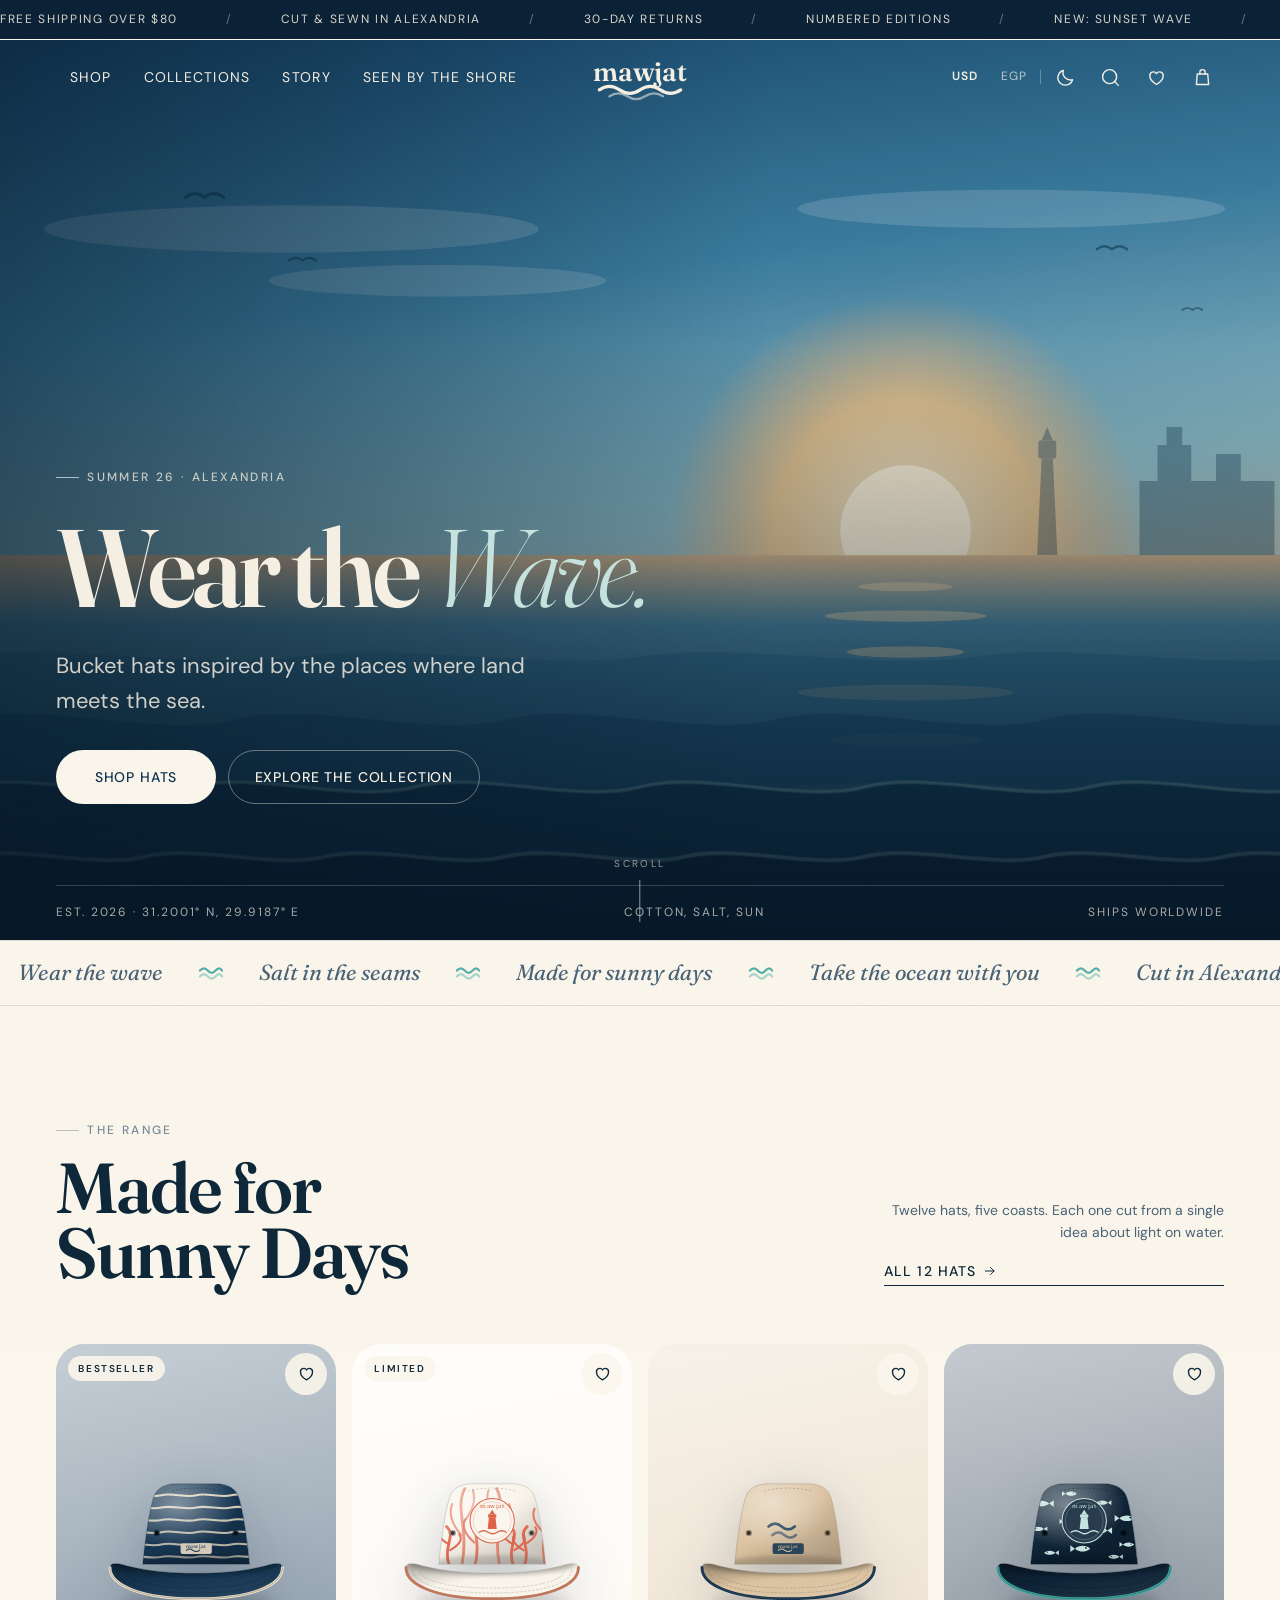
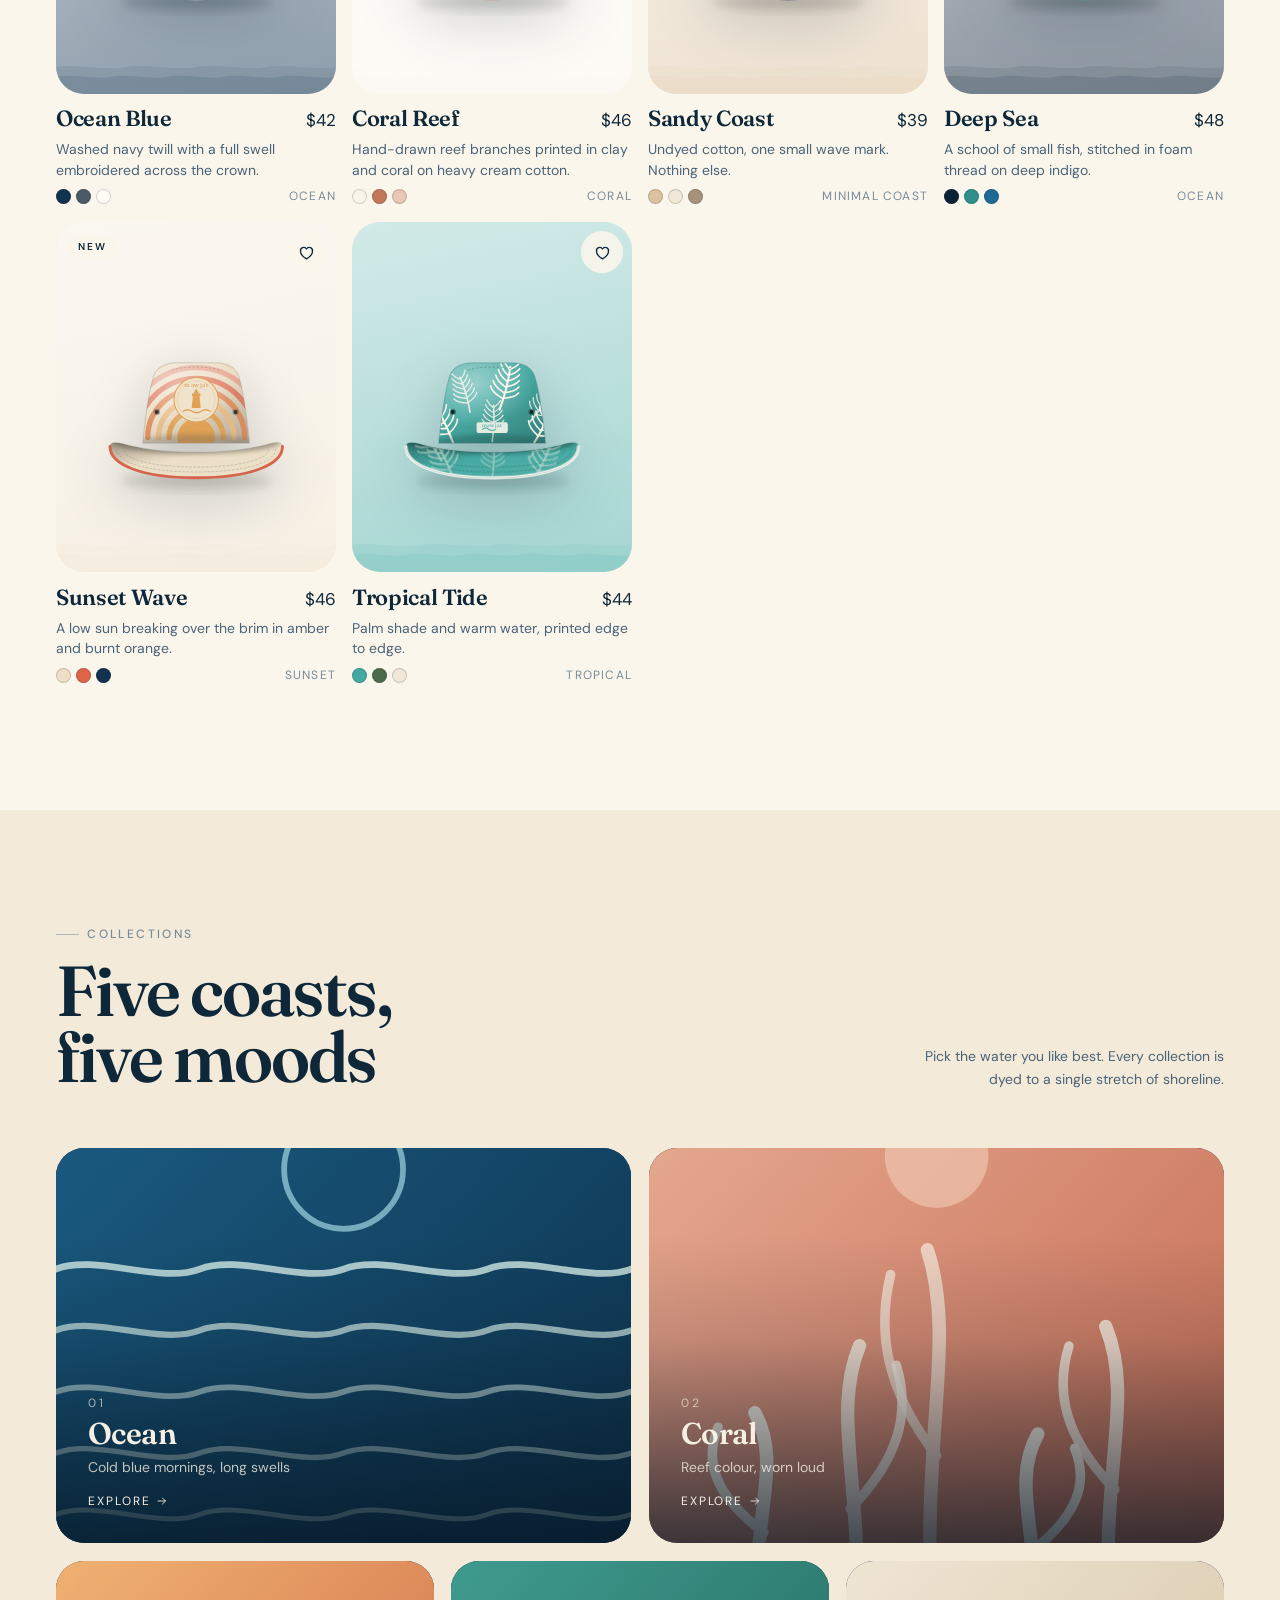
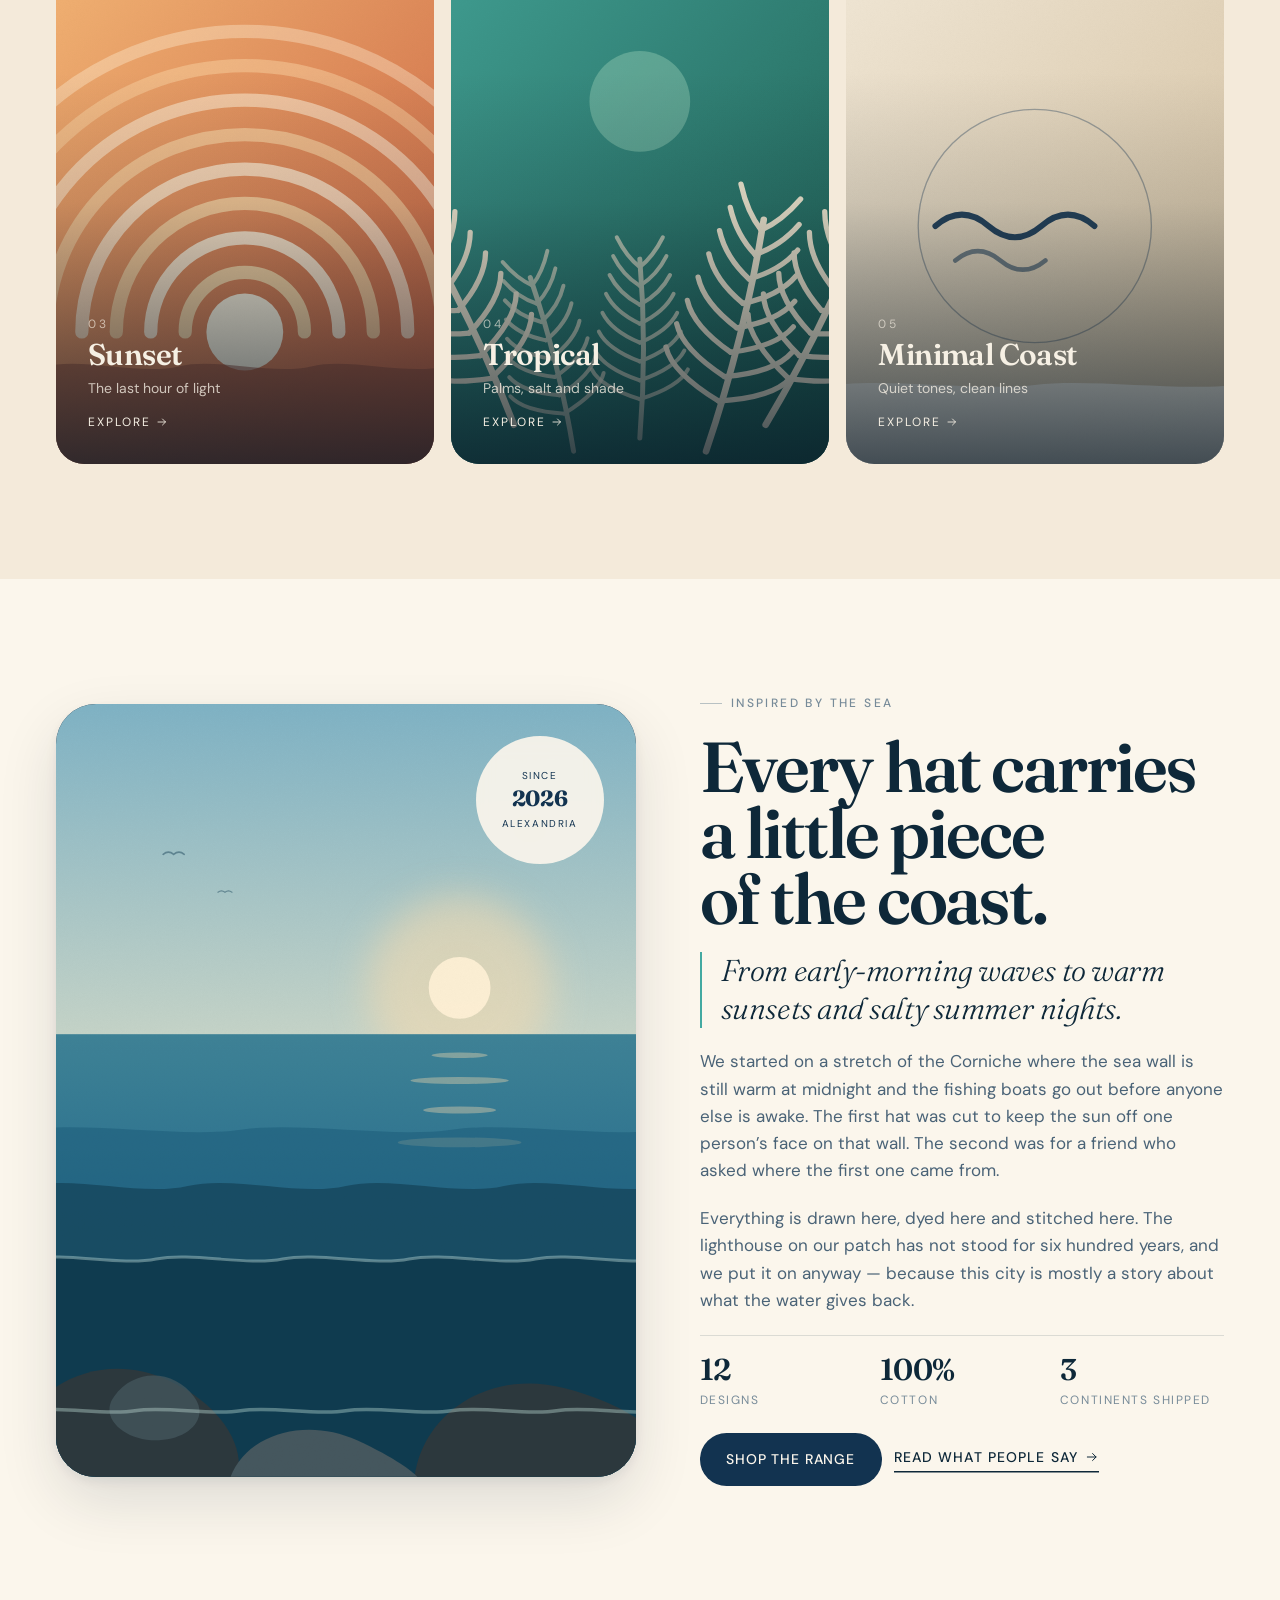
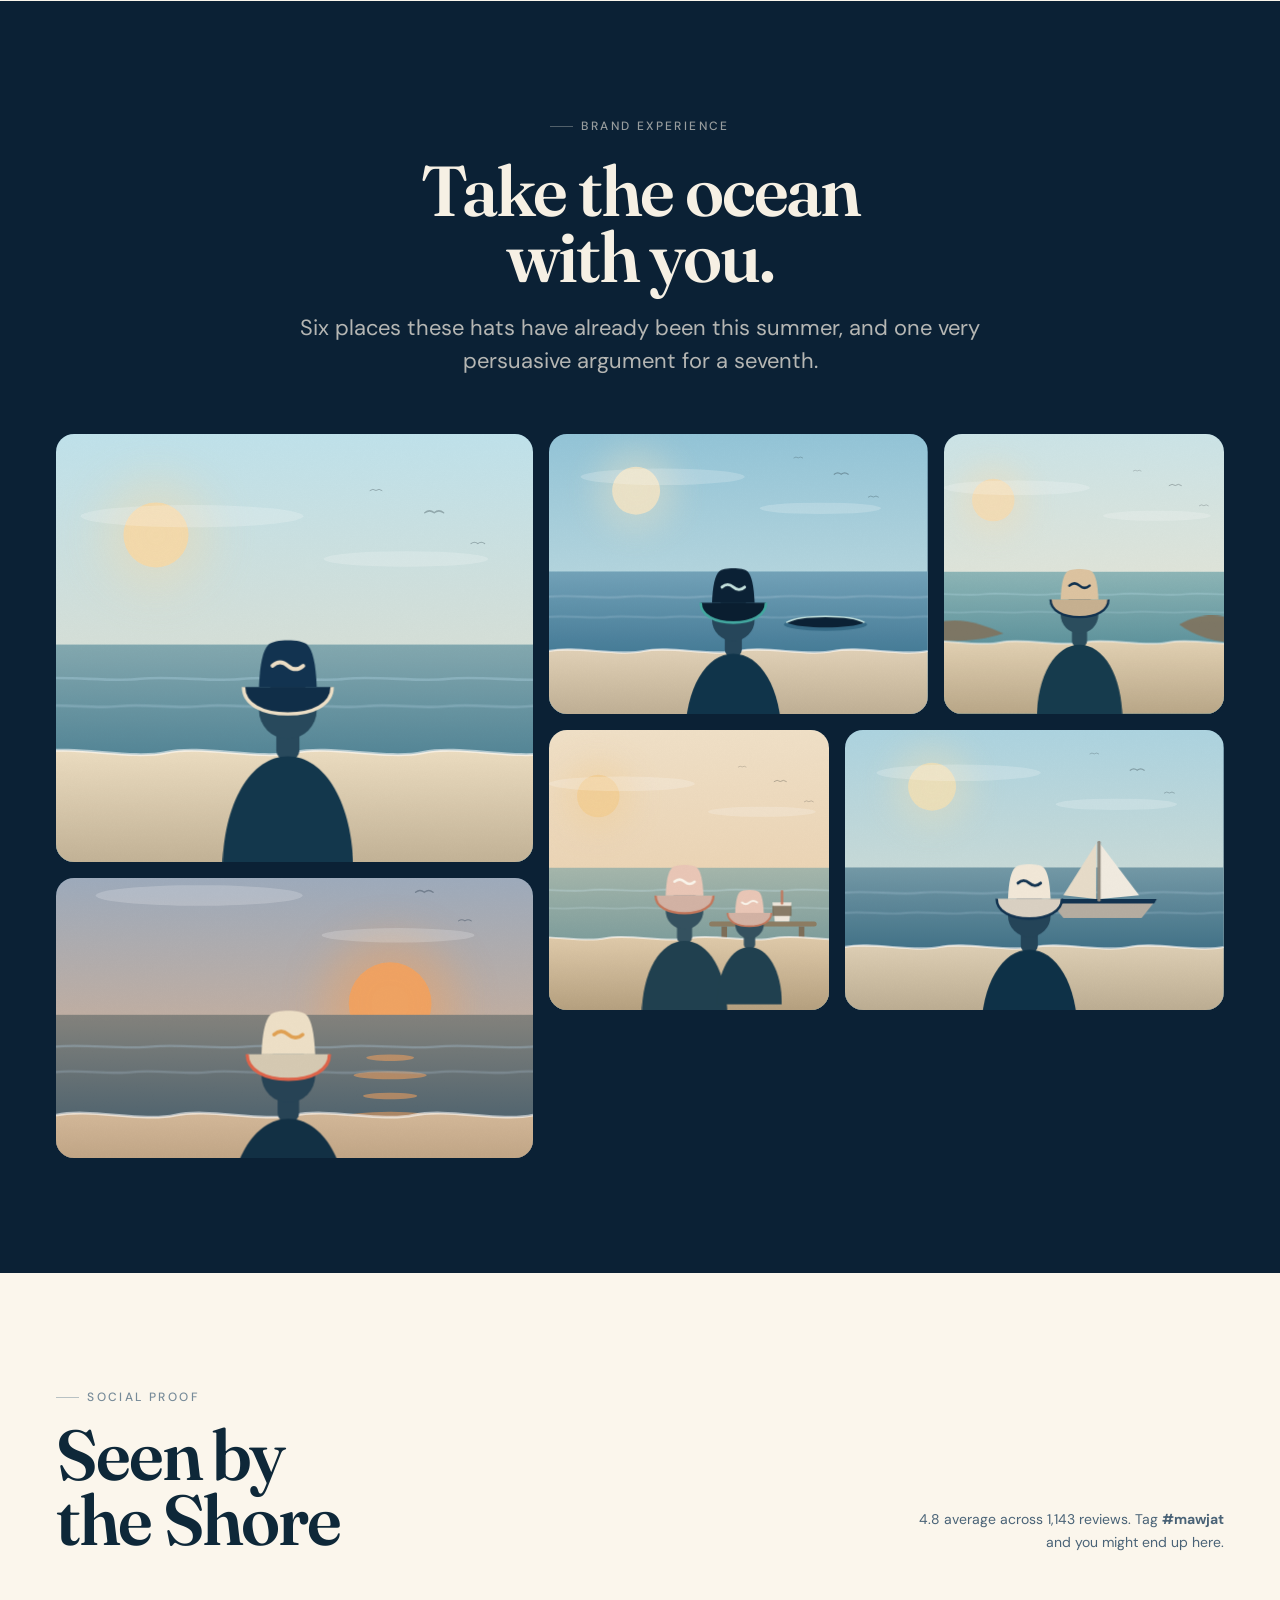
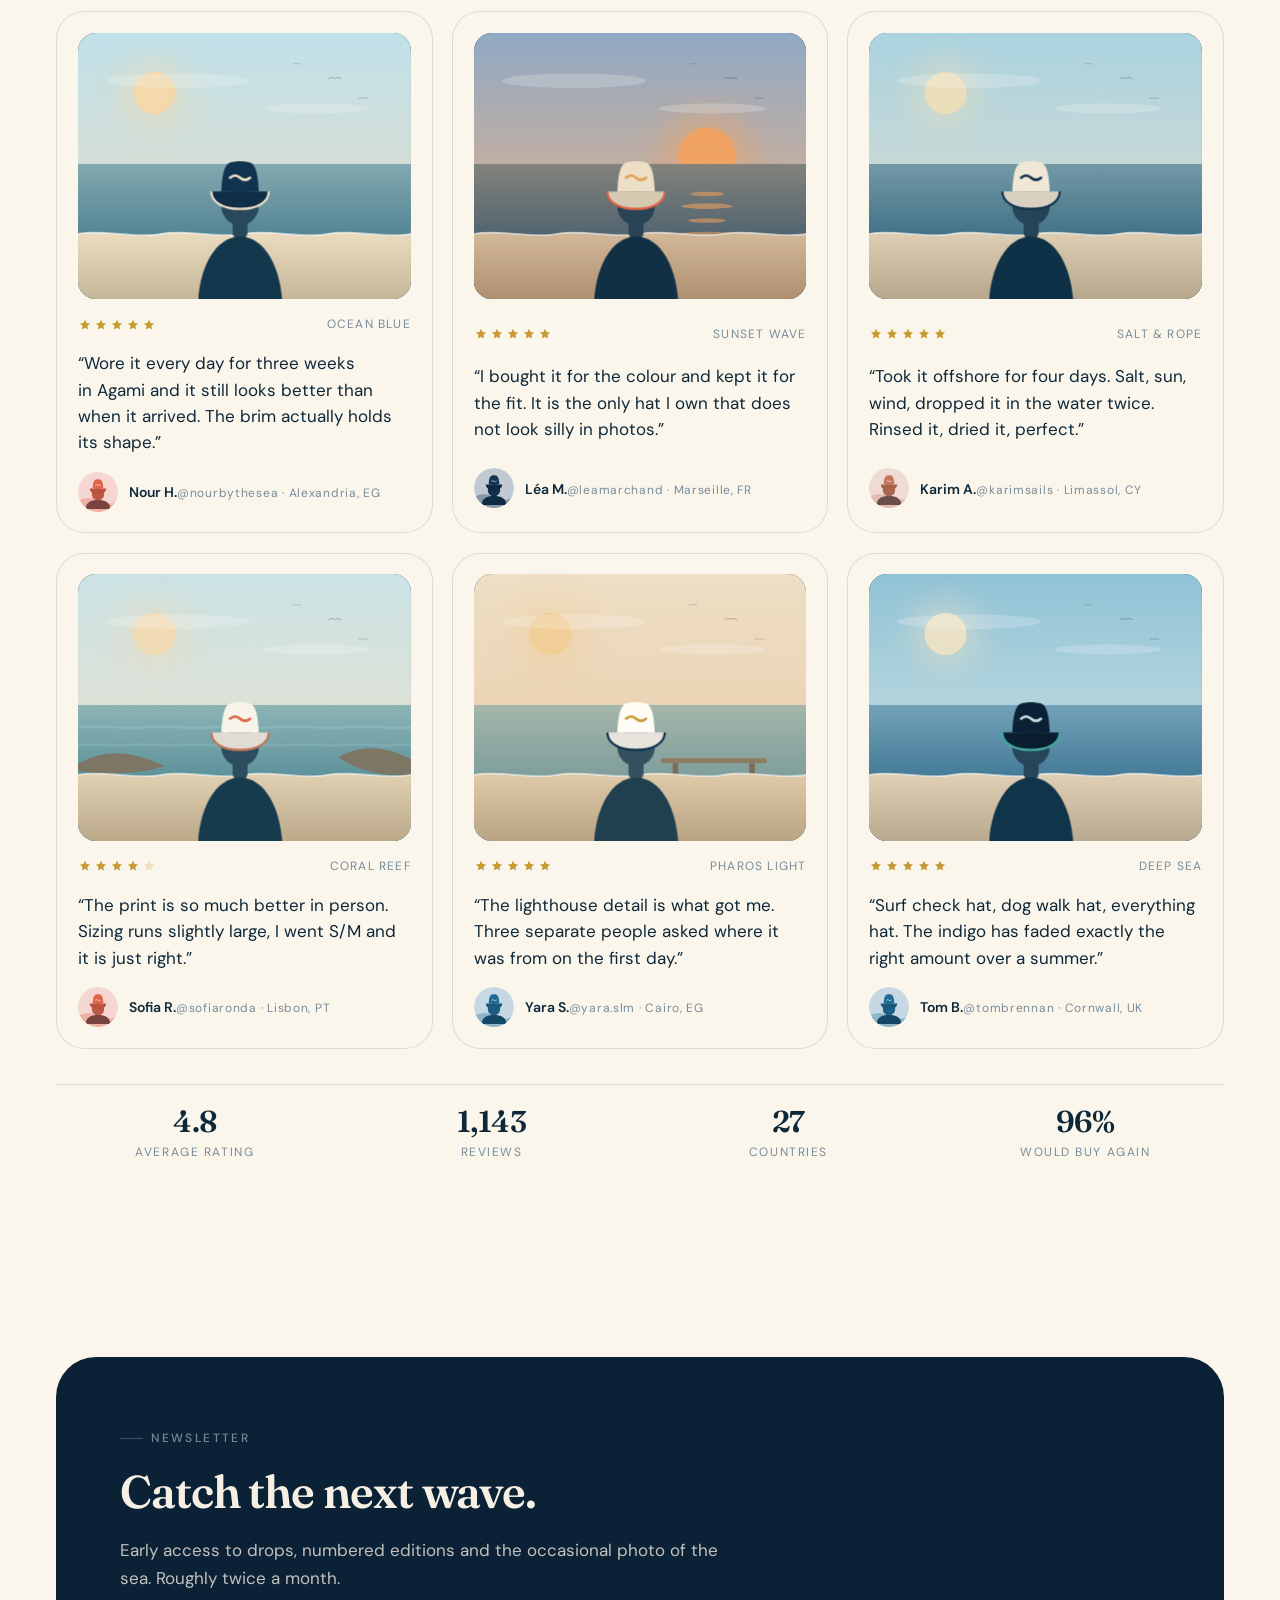
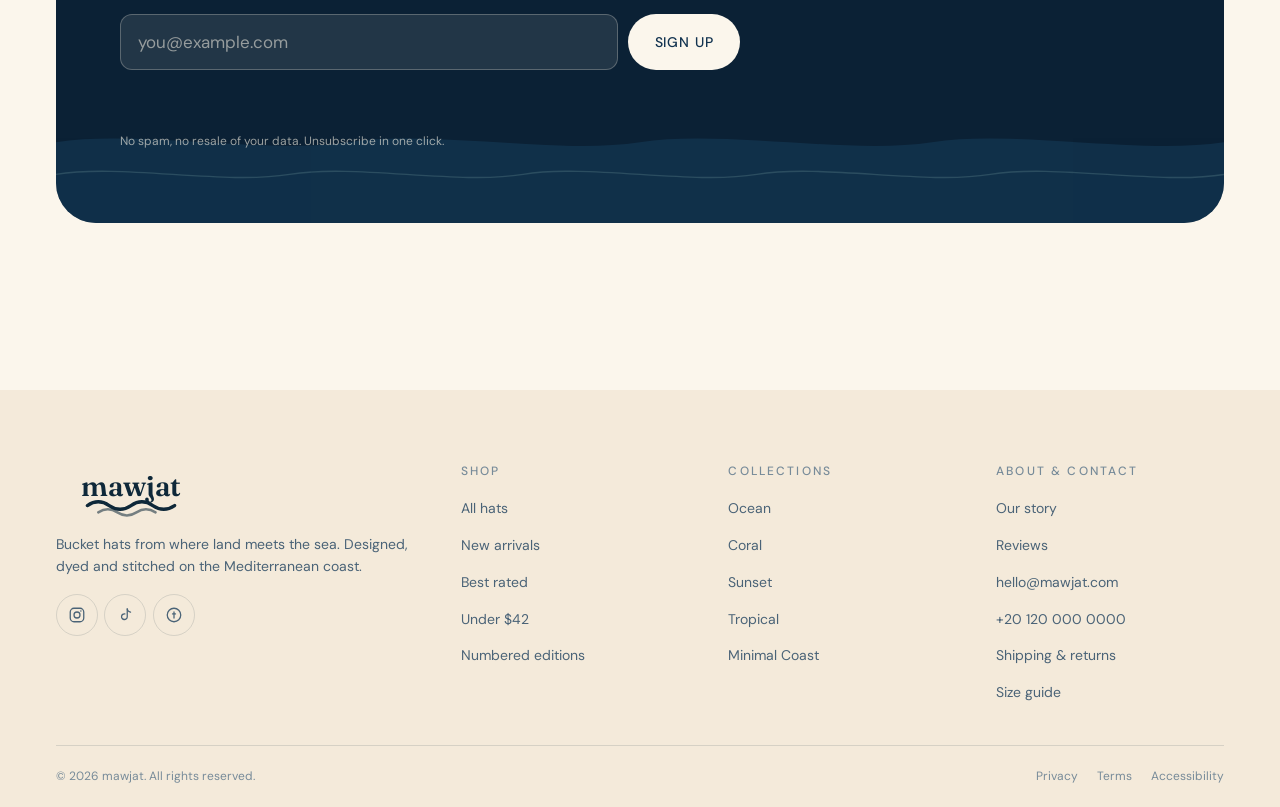
==== index.html @ 8b65d91f "Add mawjat storefront A static coastal bucket-hat store: home, shop with faceted filtering, product " ====
<!DOCTYPE html>
<html lang="en">
<head>
<meta charset="utf-8">
<meta name="viewport" content="width=device-width, initial-scale=1, viewport-fit=cover">
<title>mawjat — Wear the Wave</title>
<meta name="description" content="Bucket hats inspired by the places where land meets the sea. Cut, dyed and embroidered in Alexandria. Free shipping over $80.">
<meta name="theme-color" content="#0B2135">
<link rel="icon" href="assets/img/favicon.svg" type="image/svg+xml">
<link rel="apple-touch-icon" href="assets/img/favicon.svg">
<link rel="preconnect" href="https://fonts.googleapis.com">
<link rel="preconnect" href="https://fonts.gstatic.com" crossorigin>
<link rel="stylesheet" href="https://fonts.googleapis.com/css2?family=DM+Sans:ital,opsz,wght@0,9..40,300..700;1,9..40,300..700&family=Fraunces:ital,opsz,wght@0,9..144,300..700;1,9..144,300..700&display=swap">
<link rel="stylesheet" href="assets/css/main.css">
<meta property="og:title" content="mawjat — Wear the Wave">
<meta property="og:description" content="Bucket hats inspired by the places where land meets the sea.">
<meta property="og:type" content="website">
</head>
<body class="has-hero">

<a class="skip" href="#main">Skip to content</a>

<!-- ================================================================ announce -->
<div class="announce">
  <div class="announce__track" aria-hidden="true">
    <span>Free shipping over $80 <em>/</em> Cut &amp; sewn in Alexandria <em>/</em> 30-day returns <em>/</em> Numbered editions <em>/</em> New: Sunset Wave <em>/</em></span>
    <span>Free shipping over $80 <em>/</em> Cut &amp; sewn in Alexandria <em>/</em> 30-day returns <em>/</em> Numbered editions <em>/</em> New: Sunset Wave <em>/</em></span>
  </div>
  <p class="sr">Free shipping over $80. Cut and sewn in Alexandria. 30-day returns.</p>
</div>

<!-- ================================================================== header -->
<header class="header">
  <div class="wrap wrap--wide header__inner">
    <div class="header__left">
      <button class="iconbtn header__burger" data-open="menu" aria-label="Open menu" aria-haspopup="dialog">
        <svg viewBox="0 0 24 24" aria-hidden="true"><path d="M3 7h18M3 12h18M3 17h18"/></svg>
      </button>
      <nav class="nav" aria-label="Primary">
        <a class="nav__link" href="shop.html">Shop</a>
        <a class="nav__link" href="#collections">Collections</a>
        <a class="nav__link" href="#story">Story</a>
        <a class="nav__link" href="#seen">Seen by the shore</a>
      </nav>
    </div>

    <a class="header__logo" href="index.html" aria-label="mawjat — home">
      <svg class="logo" viewBox="0 0 220 74" role="img" aria-label="mawjat">
        <text x="110" y="44" text-anchor="middle" font-family="Fraunces, Georgia, serif" font-size="42" font-weight="600" letter-spacing="-.5" fill="currentColor">mawjat</text>
        <path d="M46,58 q16,-11 32,0 t32,0 t32,0 t32,0" fill="none" stroke="currentColor" stroke-width="5" stroke-linecap="round"/>
        <path d="M62,68 q14,-9 28,0 t28,0 t28,0" fill="none" stroke="currentColor" stroke-width="3.6" stroke-linecap="round" opacity=".55"/>
      </svg>
    </a>

    <div class="header__right">
      <div class="util" role="group" aria-label="Preferences">
        <button class="util__btn" data-currency="USD">USD</button>
        <button class="util__btn" data-currency="EGP">EGP</button>
        <span class="util__sep" aria-hidden="true"></span>
        <button class="iconbtn" data-theme-toggle aria-label="Switch theme"></button>
      </div>
      <button class="iconbtn" data-open="search" aria-label="Search" aria-haspopup="dialog">
        <svg viewBox="0 0 24 24" aria-hidden="true"><path d="M11 19a8 8 0 1 0 0-16 8 8 0 0 0 0 16Z"/><path d="m21 21-4.3-4.3"/></svg>
      </button>
      <button class="iconbtn countbtn" data-open="wish" aria-label="Saved items" aria-haspopup="dialog">
        <svg viewBox="0 0 24 24" aria-hidden="true"><path d="M12 20s-7.5-4.6-7.5-9.4A4.1 4.1 0 0 1 12 7.6a4.1 4.1 0 0 1 7.5 3C19.5 15.4 12 20 12 20Z"/></svg>
        <span class="countbtn__n" data-count="wish">0</span>
      </button>
      <button class="iconbtn countbtn" data-open="cart" aria-label="Shopping bag" aria-haspopup="dialog">
        <svg viewBox="0 0 24 24" aria-hidden="true"><path d="M6 8h12l1 12H5L6 8Z"/><path d="M9 8V6a3 3 0 0 1 6 0v2"/></svg>
        <span class="countbtn__n" data-count="cart">0</span>
      </button>
    </div>
  </div>
</header>

<main id="main">

  <!-- ================================================================= hero -->
  <section class="hero">
    <div class="hero__bg" id="hero-bg" aria-hidden="true"></div>
    <div class="wrap wrap--wide">
      <div class="hero__inner">
        <p class="eyebrow hero__eyebrow">Summer 26 &middot; Alexandria</p>
        <h1 class="d1">Wear the <em>Wave.</em></h1>
        <p class="hero__lede">Bucket hats inspired by the places where land meets the sea.</p>
        <div class="hero__cta">
          <a class="btn btn--light" href="shop.html">Shop hats</a>
          <a class="btn btn--onDark" href="#collections">Explore the collection</a>
        </div>
      </div>
      <div class="hero__foot">
        <span>Est. 2026 &middot; 31.2001&deg; N, 29.9187&deg; E</span>
        <span>Cotton, salt, sun</span>
        <span>Ships worldwide</span>
      </div>
    </div>
    <div class="scrollcue" aria-hidden="true">
      <span>Scroll</span>
      <span class="scrollcue__line"></span>
    </div>
  </section>

  <!-- =============================================================== ticker -->
  <div class="ticker" aria-hidden="true">
    <div class="ticker__track" id="ticker"></div>
  </div>

  <!-- ============================================================ showcase -->
  <section class="section" id="shop" aria-labelledby="sunny-t">
    <div class="wrap wrap--wide">
      <header class="sect-head">
        <div class="sect-head__top">
          <p class="eyebrow">The range</p>
          <h2 class="d2" id="sunny-t">Made for<br>Sunny Days</h2>
        </div>
        <div class="sect-head__aside stack">
          <p class="mute small" style="max-width:34ch">Twelve hats, five coasts. Each one cut from a single idea about light on water.</p>
          <a class="tlink" href="shop.html">All 12 hats
            <svg class="icon" viewBox="0 0 24 24" aria-hidden="true"><path d="M4 12h15"/><path d="m13 6 6 6-6 6"/></svg>
          </a>
        </div>
      </header>

      <div class="rail" id="home-products" role="list"></div>
    </div>
  </section>

  <!-- ========================================================= collections -->
  <section class="section band" id="collections" aria-labelledby="coll-t">
    <div class="wrap wrap--wide">
      <header class="sect-head">
        <div class="sect-head__top">
          <p class="eyebrow">Collections</p>
          <h2 class="d2" id="coll-t">Five coasts,<br>five moods</h2>
        </div>
        <div class="sect-head__aside">
          <p class="mute small" style="max-width:32ch">Pick the water you like best. Every collection is dyed to a single stretch of shoreline.</p>
        </div>
      </header>
      <div class="tiles" id="home-collections"></div>
    </div>
  </section>

  <!-- ================================================================ story -->
  <section class="section" id="story" aria-labelledby="story-t">
    <div class="wrap wrap--wide">
      <div class="story">
        <figure class="story__figure reveal" id="story-art">
          <figcaption class="story__stamp">
            <span>Since<strong>2026</strong>Alexandria</span>
          </figcaption>
        </figure>

        <div class="story__body reveal">
          <p class="eyebrow">Inspired by the Sea</p>
          <h2 class="d2" id="story-t">Every hat carries a little piece of the coast.</h2>
          <p class="story__pull">From early-morning waves to warm sunsets and salty summer nights.</p>
          <p class="mute">We started on a stretch of the Corniche where the sea wall is still warm at midnight and the fishing boats go out before anyone else is awake. The first hat was cut to keep the sun off one person&rsquo;s face on that wall. The second was for a friend who asked where the first one came from.</p>
          <p class="mute">Everything is drawn here, dyed here and stitched here. The lighthouse on our patch has not stood for six hundred years, and we put it on anyway — because this city is mostly a story about what the water gives back.</p>
          <div class="story__facts">
            <div class="story__fact"><strong>12</strong><span>Designs</span></div>
            <div class="story__fact"><strong>100%</strong><span>Cotton</span></div>
            <div class="story__fact"><strong>3</strong><span>Continents shipped</span></div>
          </div>
          <div class="cluster">
            <a class="btn" href="shop.html">Shop the range</a>
            <a class="tlink" href="#seen">Read what people say
              <svg class="icon" viewBox="0 0 24 24" aria-hidden="true"><path d="M4 12h15"/><path d="m13 6 6 6-6 6"/></svg>
            </a>
          </div>
        </div>
      </div>
    </div>
  </section>

  <!-- ============================================================ statement -->
  <section class="section band--deep" id="experience" aria-labelledby="take-t">
    <div class="wrap wrap--wide">
      <div class="statement reveal">
        <p class="eyebrow">Brand experience</p>
        <h2 class="d2" id="take-t">Take the ocean<br>with you.</h2>
        <p class="lede">Six places these hats have already been this summer, and one very persuasive argument for a seventh.</p>
      </div>
      <div class="lifegrid" id="home-life"></div>
    </div>
  </section>

  <!-- ========================================================= social proof -->
  <section class="section" id="seen" aria-labelledby="seen-t">
    <div class="wrap wrap--wide">
      <header class="sect-head">
        <div class="sect-head__top">
          <p class="eyebrow">Social proof</p>
          <h2 class="d2" id="seen-t">Seen by<br>the Shore</h2>
        </div>
        <div class="sect-head__aside stack">
          <p class="mute small" style="max-width:32ch">4.8 average across 1,143 reviews. Tag <strong>#mawjat</strong> and you might end up here.</p>
        </div>
      </header>

      <div class="revgrid" id="home-reviews"></div>

      <div class="proof">
        <div><span class="proof__n">4.8</span><span class="proof__l">Average rating</span></div>
        <div><span class="proof__n">1,143</span><span class="proof__l">Reviews</span></div>
        <div><span class="proof__n">27</span><span class="proof__l">Countries</span></div>
        <div><span class="proof__n">96%</span><span class="proof__l">Would buy again</span></div>
      </div>
    </div>
  </section>

  <!-- =========================================================== newsletter -->
  <section class="section section--tight" aria-labelledby="news-t">
    <div class="wrap wrap--wide">
      <div class="news reveal">
        <div class="news__waves" id="news-waves" aria-hidden="true"></div>
        <div class="news__inner">
          <p class="eyebrow">Newsletter</p>
          <h2 class="d3" id="news-t">Catch the next wave.</h2>
          <p style="color:color-mix(in oklab, var(--on-dark) 78%, transparent)">
            Early access to drops, numbered editions and the occasional photo of the sea. Roughly twice a month.
          </p>
          <form class="news__form" id="news-form" novalidate>
            <div class="field">
              <label class="sr" for="news-email">Email address</label>
              <input class="input" type="email" id="news-email" name="email" placeholder="you@example.com" autocomplete="email" required>
            </div>
            <button class="btn btn--light" type="submit">Sign up</button>
          </form>
          <p class="news__ok" id="news-msg" role="status"></p>
          <p class="news__note">No spam, no resale of your data. Unsubscribe in one click.</p>
        </div>
      </div>
    </div>
  </section>

</main>

<!-- ================================================================= footer -->
<footer class="footer">
  <div class="wrap wrap--wide">
    <div class="footer__grid">
      <div class="footer__brand">
        <svg class="logo" viewBox="0 0 220 74" role="img" aria-label="mawjat">
          <text x="110" y="44" text-anchor="middle" font-family="Fraunces, Georgia, serif" font-size="42" font-weight="600" letter-spacing="-.5" fill="currentColor">mawjat</text>
          <path d="M46,58 q16,-11 32,0 t32,0 t32,0 t32,0" fill="none" stroke="currentColor" stroke-width="5" stroke-linecap="round"/>
          <path d="M62,68 q14,-9 28,0 t28,0 t28,0" fill="none" stroke="currentColor" stroke-width="3.6" stroke-linecap="round" opacity=".55"/>
        </svg>
        <p class="mute small">Bucket hats from where land meets the sea. Designed, dyed and stitched on the Mediterranean coast.</p>
        <div class="social">
          <a href="#" aria-label="mawjat on Instagram"><svg class="icon" viewBox="0 0 24 24" aria-hidden="true"><rect x="3" y="3" width="18" height="18" rx="5"/><circle cx="12" cy="12" r="4"/><circle cx="17.2" cy="6.8" r="1" fill="currentColor" stroke="none"/></svg></a>
          <a href="#" aria-label="mawjat on TikTok"><svg class="icon" viewBox="0 0 24 24" aria-hidden="true"><path d="M15 4v10.2a3.8 3.8 0 1 1-3.2-3.76"/><path d="M15 4c.4 2.3 2 3.9 4.4 4.1"/></svg></a>
          <a href="#" aria-label="mawjat on Pinterest"><svg class="icon" viewBox="0 0 24 24" aria-hidden="true"><circle cx="12" cy="12" r="9"/><path d="M12 8v8M10 10.5h4"/></svg></a>
        </div>
      </div>

      <nav class="footer__col" aria-labelledby="f-shop">
        <h3 id="f-shop">Shop</h3>
        <ul>
          <li><a href="shop.html">All hats</a></li>
          <li><a href="shop.html?sort=new">New arrivals</a></li>
          <li><a href="shop.html?sort=rating">Best rated</a></li>
          <li><a href="shop.html?max=42">Under $42</a></li>
          <li><a href="product.html?id=pharos-light">Numbered editions</a></li>
        </ul>
      </nav>

      <nav class="footer__col" aria-labelledby="f-coll">
        <h3 id="f-coll">Collections</h3>
        <ul>
          <li><a href="shop.html?collection=ocean">Ocean</a></li>
          <li><a href="shop.html?collection=coral">Coral</a></li>
          <li><a href="shop.html?collection=sunset">Sunset</a></li>
          <li><a href="shop.html?collection=tropical">Tropical</a></li>
          <li><a href="shop.html?collection=minimal">Minimal Coast</a></li>
        </ul>
      </nav>

      <nav class="footer__col" aria-labelledby="f-about">
        <h3 id="f-about">About &amp; contact</h3>
        <ul>
          <li><a href="index.html#story">Our story</a></li>
          <li><a href="index.html#seen">Reviews</a></li>
          <li><a href="mailto:hello@mawjat.com">hello@mawjat.com</a></li>
          <li><a href="tel:+201200000000">+20 120 000 0000</a></li>
          <li><a href="#">Shipping &amp; returns</a></li>
          <li><a href="#">Size guide</a></li>
        </ul>
      </nav>
    </div>

    <div class="footer__bar">
      <p>&copy; <span id="year">2026</span> mawjat. All rights reserved.</p>
      <ul>
        <li><a href="#">Privacy</a></li>
        <li><a href="#">Terms</a></li>
        <li><a href="#">Accessibility</a></li>
      </ul>
    </div>
  </div>
</footer>

<script src="assets/js/core.js"></script>
<script src="assets/js/data.js"></script>
<script src="assets/js/art.js"></script>
<script src="assets/js/ui.js"></script>
<script src="assets/js/home.js"></script>
</body>
</html>
---- assets/css/main.css ----
/* ==========================================================================
   mawjat — bucket hats from where land meets the sea
   Design system + components. Mobile-first: base styles are the phone
   layout, everything else is an additive min-width query.

   1.  Tokens
   2.  Reset & base
   3.  Typography
   4.  Layout primitives
   5.  Buttons & controls
   6.  Header, navigation, search
   7.  Hero
   8.  Marquee
   9.  Product card & grid
   10. Collections
   11. Story
   12. Statement & lifestyle
   13. Testimonials
   14. Newsletter & footer
   15. Drawers, modal, toast
   16. Shop page
   17. Product page
   18. Checkout
   19. Motion & utilities
   ========================================================================== */

/* ============================================================== 1. TOKENS */
:root {
  /* brand */
  --navy:      #123350;
  --navy-deep: #0B2135;
  --sea:       #1F6A94;
  --sea-light: #3E90B8;
  --turq:      #43A9A1;
  --foam:      #C6E3DF;
  --sand:      #DCC3A0;
  --sand-lt:   #EDDFC6;
  --ecru:      #F1E7D7;
  --coral:     #DE6349;
  --coral-lt:  #EE9880;
  --gold:      #C79A34;

  /* surfaces */
  --paper:     #FBF6EC;
  --paper-2:   #F4EADA;
  --paper-3:   #EADDC7;
  --ink:       #0E2839;
  --ink-soft:  #4A6377;
  --ink-mute:  #778B99;
  --on-dark:   #F6F0E4;
  --line:      rgba(14, 40, 57, .13);
  --line-soft: rgba(14, 40, 57, .07);
  --deep:      #0B2135;
  --deep-2:    #123350;

  /* accents used by controls */
  --accent:     var(--sea);
  --accent-ink: #FFFFFF;
  --focus:      #1F6A94;

  /* type */
  --display: "Fraunces", "Iowan Old Style", Georgia, "Times New Roman", serif;
  --sans: "DM Sans", ui-sans-serif, system-ui, -apple-system, "Segoe UI", Roboto, Helvetica, Arial, sans-serif;

  --step--2: clamp(.688rem, .66rem + .14vw, .75rem);
  --step--1: clamp(.8rem, .76rem + .2vw, .875rem);
  --step-0:  clamp(.95rem, .91rem + .22vw, 1.0625rem);
  --step-1:  clamp(1.13rem, 1.05rem + .4vw, 1.375rem);
  --step-2:  clamp(1.4rem, 1.24rem + .8vw, 1.95rem);
  --step-3:  clamp(1.85rem, 1.5rem + 1.7vw, 3rem);
  --step-4:  clamp(2.4rem, 1.7rem + 3.4vw, 4.6rem);
  --step-5:  clamp(3rem, 1.6rem + 6.6vw, 7.5rem);

  /* shape */
  --r-xs: 8px;
  --r-sm: 12px;
  --r-md: 18px;
  --r-lg: 28px;
  --r-xl: 40px;
  --r-pill: 999px;

  /* depth — always navy-tinted, never neutral grey */
  --sh-sm: 0 1px 2px rgba(11, 33, 53, .06), 0 3px 8px rgba(11, 33, 53, .05);
  --sh-md: 0 2px 6px rgba(11, 33, 53, .06), 0 12px 28px rgba(11, 33, 53, .08);
  --sh-lg: 0 4px 12px rgba(11, 33, 53, .07), 0 24px 60px rgba(11, 33, 53, .12);
  --sh-xl: 0 8px 24px rgba(11, 33, 53, .1), 0 44px 100px rgba(11, 33, 53, .18);

  /* rhythm */
  --gutter: 20px;
  --wrap: 1360px;
  --sect: clamp(4.5rem, 9vw, 9rem);
  --header-h: 62px;

  --ease: cubic-bezier(.22, 1, .36, 1);
  --ease-out: cubic-bezier(.16, 1, .3, 1);

  color-scheme: light;
}

/* Night swim — the same brand after dark, not an inverted greyscale. */
@media (prefers-color-scheme: dark) {
  :root:not([data-theme="light"]) {
    --paper:     #071726;
    --paper-2:   #0C2438;
    --paper-3:   #143047;
    --ink:       #F2E8D8;
    --ink-soft:  #A9BDCB;
    --ink-mute:  #7C93A4;
    --on-dark:   #F6F0E4;
    --line:      rgba(242, 232, 216, .15);
    --line-soft: rgba(242, 232, 216, .08);
    --deep:      #030E18;
    --deep-2:    #0C2438;
    --sand-lt:   #C9B492;
    --ecru:      #D9CDB6;
    --accent:    #57A8D2;
    --accent-ink:#06212F;
    --focus:     #7FC8E8;
    --sh-sm: 0 1px 2px rgba(0, 0, 0, .3), 0 3px 8px rgba(0, 0, 0, .25);
    --sh-md: 0 2px 6px rgba(0, 0, 0, .32), 0 12px 28px rgba(0, 0, 0, .3);
    --sh-lg: 0 4px 12px rgba(0, 0, 0, .34), 0 24px 60px rgba(0, 0, 0, .42);
    --sh-xl: 0 8px 24px rgba(0, 0, 0, .4), 0 44px 100px rgba(0, 0, 0, .55);
    color-scheme: dark;
  }
}
:root[data-theme="dark"] {
  --paper:     #071726;
  --paper-2:   #0C2438;
  --paper-3:   #143047;
  --ink:       #F2E8D8;
  --ink-soft:  #A9BDCB;
  --ink-mute:  #7C93A4;
  --on-dark:   #F6F0E4;
  --line:      rgba(242, 232, 216, .15);
  --line-soft: rgba(242, 232, 216, .08);
  --deep:      #030E18;
  --deep-2:    #0C2438;
  --sand-lt:   #C9B492;
  --ecru:      #D9CDB6;
  --accent:    #57A8D2;
  --accent-ink:#06212F;
  --focus:     #7FC8E8;
  --sh-sm: 0 1px 2px rgba(0, 0, 0, .3), 0 3px 8px rgba(0, 0, 0, .25);
  --sh-md: 0 2px 6px rgba(0, 0, 0, .32), 0 12px 28px rgba(0, 0, 0, .3);
  --sh-lg: 0 4px 12px rgba(0, 0, 0, .34), 0 24px 60px rgba(0, 0, 0, .42);
  --sh-xl: 0 8px 24px rgba(0, 0, 0, .4), 0 44px 100px rgba(0, 0, 0, .55);
  color-scheme: dark;
}

@media (min-width: 48em) { :root { --gutter: 34px; --header-h: 76px; } }
@media (min-width: 80em) { :root { --gutter: 56px; } }

/* ======================================================== 2. RESET & BASE */
*, *::before, *::after { box-sizing: border-box; }

* { margin: 0; }

html {
  -webkit-text-size-adjust: 100%;
  scroll-behavior: smooth;
  scroll-padding-top: calc(var(--header-h) + 16px);
  /* This page manages its own safe areas — the sticky header, the floating
     cart and the buy bar each add env(safe-area-inset-*) themselves. Hosts
     that pre-pad the root would double-count them. */
  padding-block: 0;
}

body {
  background: var(--paper);
  color: var(--ink);
  font-family: var(--sans);
  font-size: var(--step-0);
  line-height: 1.6;
  font-synthesis-weight: none;
  -webkit-font-smoothing: antialiased;
  text-rendering: optimizeLegibility;
  overflow-x: hidden;
  min-height: 100vh;
}

/* Paper grain. Sits above everything, ignores pointers, never on print. */
body::after {
  content: "";
  position: fixed;
  inset: -50%;
  pointer-events: none;
  z-index: 9000;
  opacity: .035;
  background-image: url("data:image/svg+xml,%3Csvg xmlns='http://www.w3.org/2000/svg' width='300' height='300'%3E%3Cfilter id='n'%3E%3CfeTurbulence type='fractalNoise' baseFrequency='.82' numOctaves='4' stitchTiles='stitch'/%3E%3C/filter%3E%3Crect width='300' height='300' filter='url(%23n)'/%3E%3C/svg%3E");
  mix-blend-mode: multiply;
}
:root[data-theme="dark"] body::after { mix-blend-mode: screen; opacity: .045; }

img, svg, video { display: block; max-width: 100%; }
svg { height: auto; }

a { color: inherit; text-decoration-color: color-mix(in oklab, currentColor 35%, transparent); text-underline-offset: .22em; }
a:hover { text-decoration-color: currentColor; }

button, input, select, textarea { font: inherit; color: inherit; }
button { background: none; border: 0; cursor: pointer; }

ul, ol { list-style: none; padding: 0; }

:focus-visible {
  outline: 2.5px solid var(--focus);
  outline-offset: 3px;
  border-radius: 4px;
}
:focus:not(:focus-visible) { outline: none; }

::selection { background: var(--turq); color: var(--navy-deep); }

hr { border: 0; border-top: 1px solid var(--line); }

/* ========================================================= 3. TYPOGRAPHY */
.display,
h1, h2, h3 {
  font-family: var(--display);
  font-weight: 600;
  line-height: .98;
  letter-spacing: -.022em;
  font-optical-sizing: auto;
  text-wrap: balance;
}

.d1 { font-size: var(--step-5); line-height: .88; letter-spacing: -.036em; }
.d2 { font-size: var(--step-4); line-height: .93; letter-spacing: -.03em; }
.d3 { font-size: var(--step-3); line-height: .98; letter-spacing: -.024em; }
.d4 { font-size: var(--step-2); line-height: 1.06; letter-spacing: -.018em; }

.italic { font-style: italic; }

.eyebrow {
  font-family: var(--sans);
  font-size: var(--step--2);
  font-weight: 500;
  letter-spacing: .2em;
  text-transform: uppercase;
  color: var(--ink-mute);
  display: flex;
  align-items: center;
  gap: .7em;
}
.eyebrow::before {
  content: "";
  width: 1.9em;
  height: 1px;
  background: currentColor;
  opacity: .5;
  flex: none;
}
.eyebrow--plain::before { display: none; }

.lede {
  font-size: var(--step-1);
  line-height: 1.5;
  color: var(--ink-soft);
  max-width: 46ch;
  text-wrap: pretty;
}

.small { font-size: var(--step--1); }
.mute { color: var(--ink-soft); }
.mute-2 { color: var(--ink-mute); }

.num {
  font-variant-numeric: tabular-nums;
  font-feature-settings: "tnum" 1;
}

/* ================================================= 4. LAYOUT PRIMITIVES */
.wrap {
  width: 100%;
  max-width: var(--wrap);
  margin-inline: auto;
  padding-inline: var(--gutter);
}
.wrap--narrow { max-width: 900px; }
.wrap--wide { max-width: 1640px; }

.section { padding-block: var(--sect); position: relative; }
.section--tight { padding-block: clamp(3rem, 6vw, 5rem); }
.section--flush-t { padding-top: 0; }

.sect-head {
  display: grid;
  gap: 1.1rem;
  margin-bottom: clamp(2.2rem, 5vw, 3.6rem);
}
.sect-head__top { display: grid; gap: .9rem; }
@media (min-width: 56em) {
  .sect-head {
    grid-template-columns: minmax(0, 1fr) auto;
    align-items: end;
    gap: 2rem;
  }
  .sect-head__aside { justify-self: end; text-align: right; }
}

.stack { display: grid; gap: 1rem; }
.stack--lg { gap: 1.75rem; }
.cluster { display: flex; flex-wrap: wrap; gap: .75rem; align-items: center; }

.divider { display: block; width: 100%; height: 44px; }
@media (min-width: 48em) { .divider { height: 72px; } }

.band { background: var(--paper-2); }
.band--deep { background: var(--deep); color: var(--on-dark); }
.band--deep .mute, .band--deep .lede { color: color-mix(in oklab, var(--on-dark) 72%, transparent); }
.band--deep .eyebrow { color: color-mix(in oklab, var(--on-dark) 60%, transparent); }

/* ===================================================== 5. BUTTONS & FORM */
.btn {
  --btn-bg: var(--navy);
  --btn-ink: var(--paper);
  --btn-line: transparent;
  position: relative;
  display: inline-flex;
  align-items: center;
  justify-content: center;
  gap: .6em;
  min-height: 52px;
  padding: .9rem 1.6rem;
  border-radius: var(--r-pill);
  background: var(--btn-bg);
  color: var(--btn-ink);
  border: 1.5px solid var(--btn-line);
  font-size: var(--step--1);
  font-weight: 500;
  letter-spacing: .06em;
  text-transform: uppercase;
  text-decoration: none;
  white-space: nowrap;
  cursor: pointer;
  overflow: hidden;
  isolation: isolate;
  transition: transform .4s var(--ease), box-shadow .4s var(--ease),
              background-color .3s var(--ease), color .3s var(--ease), border-color .3s var(--ease);
}
/* A wave rises through the button on hover instead of a flat colour change. */
.btn::before {
  content: "";
  position: absolute;
  inset: -2px -2px auto;
  height: 220%;
  z-index: -1;
  background: var(--sea);
  border-radius: 46% 46% 0 0 / 22% 22% 0 0;
  transform: translateY(101%);
  transition: transform .55s var(--ease);
}
.btn:hover { transform: translateY(-2px); box-shadow: var(--sh-md); }
.btn:hover::before { transform: translateY(18%); }
.btn:active { transform: translateY(0); }

.btn--ghost {
  --btn-bg: transparent;
  --btn-ink: var(--ink);
  --btn-line: color-mix(in oklab, var(--ink) 28%, transparent);
}
.btn--ghost:hover { --btn-ink: var(--paper); --btn-line: transparent; }

.btn--light { --btn-bg: var(--paper); --btn-ink: var(--navy); }
.btn--light:hover { --btn-ink: var(--paper); }

.btn--onDark {
  --btn-bg: transparent;
  --btn-ink: var(--on-dark);
  --btn-line: color-mix(in oklab, var(--on-dark) 40%, transparent);
}
.btn--onDark:hover { --btn-ink: var(--navy-deep); --btn-line: transparent; }
.btn--onDark::before { background: var(--foam); }

.btn--coral { --btn-bg: var(--coral); --btn-ink: #FFF6F0; }
.btn--coral::before { background: var(--navy); }

.btn--sm { min-height: 42px; padding: .55rem 1.1rem; font-size: var(--step--2); }
.btn--block { width: 100%; }
.btn[disabled], .btn[aria-disabled="true"] { opacity: .45; pointer-events: none; }

.btn__arrow { transition: transform .4s var(--ease); }
.btn:hover .btn__arrow { transform: translateX(4px); }

/* text link with an underline that draws in */
.tlink {
  display: inline-flex;
  align-items: center;
  gap: .5em;
  font-size: var(--step--1);
  font-weight: 500;
  letter-spacing: .08em;
  text-transform: uppercase;
  text-decoration: none;
  padding-bottom: .3em;
  background-image: linear-gradient(currentColor, currentColor);
  background-size: 100% 1.5px;
  background-repeat: no-repeat;
  background-position: 0 100%;
  transition: background-size .45s var(--ease), color .3s var(--ease);
}
.tlink:hover { background-size: 0% 1.5px; background-position: 100% 100%; color: var(--sea); }

/* icon button */
.iconbtn {
  display: inline-grid;
  place-items: center;
  width: 44px;
  height: 44px;
  border-radius: var(--r-pill);
  color: inherit;
  transition: background-color .3s var(--ease), color .3s var(--ease), transform .3s var(--ease);
}
.iconbtn:hover { background: color-mix(in oklab, currentColor 10%, transparent); }
.iconbtn:active { transform: scale(.94); }
.iconbtn svg { width: 21px; height: 21px; stroke: currentColor; fill: none; stroke-width: 1.6; stroke-linecap: round; stroke-linejoin: round; }

.icon { width: 1em; height: 1em; stroke: currentColor; fill: none; stroke-width: 1.7; stroke-linecap: round; stroke-linejoin: round; }

/* form fields */
.field { display: grid; gap: .45rem; }
.field__label {
  font-size: var(--step--2);
  font-weight: 500;
  letter-spacing: .12em;
  text-transform: uppercase;
  color: var(--ink-mute);
}
.input, .select, .textarea {
  width: 100%;
  min-height: 52px;
  padding: .85rem 1.05rem;
  background: color-mix(in oklab, var(--paper) 70%, #fff 30%);
  border: 1.5px solid var(--line);
  border-radius: var(--r-sm);
  font-size: var(--step-0);
  transition: border-color .25s var(--ease), background-color .25s var(--ease), box-shadow .25s var(--ease);
}
:root[data-theme="dark"] .input,
:root[data-theme="dark"] .select,
:root[data-theme="dark"] .textarea { background: color-mix(in oklab, var(--paper-2) 80%, #000 20%); }
.input:hover, .select:hover, .textarea:hover { border-color: color-mix(in oklab, var(--ink) 26%, transparent); }
.input:focus, .select:focus, .textarea:focus {
  outline: none;
  border-color: var(--sea);
  box-shadow: 0 0 0 4px color-mix(in oklab, var(--sea) 18%, transparent);
}
.input::placeholder { color: var(--ink-mute); }
.input[aria-invalid="true"] { border-color: var(--coral); }
.select {
  appearance: none;
  padding-right: 2.6rem;
  background-image: url("data:image/svg+xml,%3Csvg xmlns='http://www.w3.org/2000/svg' width='14' height='9' viewBox='0 0 14 9'%3E%3Cpath d='M1 1l6 6 6-6' fill='none' stroke='%234A6377' stroke-width='1.8' stroke-linecap='round'/%3E%3C/svg%3E");
  background-repeat: no-repeat;
  background-position: right 1rem center;
}
.field__error {
  font-size: var(--step--2);
  color: var(--coral);
  min-height: 1.1em;
}

/* segmented option pills (size / colour / payment) */
.opts { display: flex; flex-wrap: wrap; gap: .5rem; }
.opt {
  position: relative;
  display: inline-flex;
  align-items: center;
  justify-content: center;
  gap: .5em;
  min-height: 46px;
  padding: .5rem 1.05rem;
  border: 1.5px solid var(--line);
  border-radius: var(--r-pill);
  background: transparent;
  font-size: var(--step--1);
  letter-spacing: .04em;
  transition: border-color .25s var(--ease), background-color .25s var(--ease), color .25s var(--ease), transform .25s var(--ease);
}
.opt:hover { border-color: color-mix(in oklab, var(--ink) 40%, transparent); }
.opt[aria-pressed="true"], .opt[aria-checked="true"] {
  background: var(--navy);
  border-color: var(--navy);
  color: var(--paper);
}
:root[data-theme="dark"] .opt[aria-pressed="true"],
:root[data-theme="dark"] .opt[aria-checked="true"] { background: var(--ecru); border-color: var(--ecru); color: var(--navy-deep); }
.opt[disabled] { opacity: .35; text-decoration: line-through; pointer-events: none; }

/* colour swatches */
.swatches { display: flex; flex-wrap: wrap; gap: .6rem; }
.swatch {
  position: relative;
  width: 40px;
  height: 40px;
  border-radius: var(--r-pill);
  border: 1.5px solid var(--line);
  padding: 4px;
  transition: transform .3s var(--ease), border-color .3s var(--ease);
}
.swatch span {
  display: block;
  width: 100%;
  height: 100%;
  border-radius: inherit;
  background: var(--sw);
  box-shadow: inset 0 0 0 1px rgba(11, 33, 53, .12);
}
.swatch:hover { transform: scale(1.08); }
.swatch[aria-pressed="true"] { border-color: var(--ink); }
.swatch--lg { width: 48px; height: 48px; }

/* quantity stepper */
.qty {
  display: inline-flex;
  align-items: center;
  border: 1.5px solid var(--line);
  border-radius: var(--r-pill);
  overflow: hidden;
  background: transparent;
}
.qty button {
  width: 46px;
  height: 50px;
  display: grid;
  place-items: center;
  font-size: 1.1rem;
  line-height: 1;
  color: var(--ink-soft);
  transition: background-color .25s var(--ease), color .25s var(--ease);
}
.qty button:hover { background: var(--paper-2); color: var(--ink); }
.qty input {
  width: 46px;
  height: 50px;
  border: 0;
  background: transparent;
  text-align: center;
  font-variant-numeric: tabular-nums;
  -moz-appearance: textfield;
}
.qty input::-webkit-outer-spin-button,
.qty input::-webkit-inner-spin-button { -webkit-appearance: none; margin: 0; }
.qty--sm button { width: 36px; height: 38px; }
.qty--sm input { width: 34px; height: 38px; font-size: var(--step--1); }

/* stars */
.stars { display: inline-flex; gap: 2px; color: var(--gold); }
.stars svg { width: 14px; height: 14px; fill: currentColor; stroke: none; }
.stars .is-off { opacity: .26; }

/* pills / tags */
.tag {
  display: inline-flex;
  align-items: center;
  gap: .4em;
  padding: .3rem .7rem;
  border-radius: var(--r-pill);
  background: var(--paper-2);
  font-size: var(--step--2);
  letter-spacing: .1em;
  text-transform: uppercase;
  color: var(--ink-soft);
}
.tag--coral { background: color-mix(in oklab, var(--coral) 16%, transparent); color: color-mix(in oklab, var(--coral) 78%, var(--ink)); }
.tag--sea { background: color-mix(in oklab, var(--sea) 16%, transparent); color: color-mix(in oklab, var(--sea) 78%, var(--ink)); }
.tag--gold { background: color-mix(in oklab, var(--gold) 20%, transparent); color: color-mix(in oklab, var(--gold) 70%, var(--ink)); }

/* ==================================== 6. HEADER, NAVIGATION, SEARCH */
.skip {
  position: absolute;
  left: 50%;
  top: 0;
  transform: translate(-50%, -140%);
  z-index: 10000;
  background: var(--navy);
  color: var(--paper);
  padding: .8rem 1.4rem;
  border-radius: 0 0 var(--r-sm) var(--r-sm);
  font-size: var(--step--1);
  transition: transform .3s var(--ease);
}
.skip:focus { transform: translate(-50%, 0); }

.announce {
  background: var(--deep);
  color: color-mix(in oklab, var(--on-dark) 88%, transparent);
  font-size: var(--step--2);
  letter-spacing: .14em;
  text-transform: uppercase;
  overflow: hidden;
  position: relative;
  z-index: 60;
}
.announce__track {
  display: flex;
  width: max-content;
  padding-block: .62rem;
  animation: slide 44s linear infinite;
}
/* Each half carries its own trailing space so translateX(-50%) is seamless. */
.announce__track span { display: flex; align-items: center; gap: 3rem; padding-right: 3rem; white-space: nowrap; }
.announce__track em { font-style: normal; opacity: .45; }
@keyframes slide { to { transform: translateX(-50%); } }

.header {
  position: sticky;
  top: 0;
  z-index: 500;
  background: color-mix(in oklab, var(--paper) 86%, transparent);
  backdrop-filter: saturate(150%) blur(14px);
  -webkit-backdrop-filter: saturate(150%) blur(14px);
  border-bottom: 1px solid transparent;
  transition: background-color .4s var(--ease), border-color .4s var(--ease), color .4s var(--ease);
}
.header__inner {
  display: grid;
  grid-template-columns: 1fr auto 1fr;
  align-items: center;
  gap: .5rem;
  height: var(--header-h);
}
.header__logo {
  justify-self: center;
  display: block;
  text-decoration: none;
  line-height: 0;
}
.header__logo .logo { width: 116px; }
@media (min-width: 48em) { .header__logo .logo { width: 140px; } }

.header__left, .header__right { display: flex; align-items: center; gap: .1rem; }
.header__right { justify-content: flex-end; }

.nav { display: none; }
@media (min-width: 62em) {
  .nav { display: flex; align-items: center; gap: .3rem; }
  .nav__link {
    position: relative;
    padding: .55rem .85rem;
    font-size: var(--step--1);
    letter-spacing: .09em;
    text-transform: uppercase;
    text-decoration: none;
    border-radius: var(--r-pill);
    transition: color .3s var(--ease);
  }
  .nav__link::after {
    content: "";
    position: absolute;
    left: .85rem;
    right: .85rem;
    bottom: .3rem;
    height: 1.5px;
    background: currentColor;
    transform: scaleX(0);
    transform-origin: left;
    transition: transform .4s var(--ease);
  }
  .nav__link:hover::after,
  .nav__link[aria-current="page"]::after { transform: scaleX(1); }
  .nav__link[aria-current="page"] { color: var(--sea); }
  .header__burger { display: none; }
}

.header__burger svg { width: 22px; height: 22px; }

/* count bubbles on cart / wishlist */
.countbtn { position: relative; }
.countbtn__n {
  position: absolute;
  top: 3px;
  right: 2px;
  min-width: 19px;
  height: 19px;
  padding-inline: 5px;
  display: grid;
  place-items: center;
  border-radius: var(--r-pill);
  background: var(--coral);
  color: #FFF6F0;
  font-size: 10.5px;
  font-weight: 600;
  line-height: 1;
  font-variant-numeric: tabular-nums;
  transform: scale(0);
  transition: transform .4s var(--ease);
}
.countbtn__n.is-on { transform: scale(1); }
.countbtn__n.is-bump { animation: bump .5s var(--ease); }
@keyframes bump { 0%,100% { transform: scale(1); } 40% { transform: scale(1.35); } }

/* utilities row (currency / theme) */
.util { display: none; }
@media (min-width: 62em) {
  .util { display: flex; align-items: center; gap: .15rem; }
  .util__btn {
    padding: .4rem .6rem;
    border-radius: var(--r-pill);
    font-size: var(--step--2);
    letter-spacing: .12em;
    text-transform: uppercase;
    color: var(--ink-soft);
    transition: color .3s var(--ease), background-color .3s var(--ease);
  }
  .util__btn:hover { color: var(--ink); background: color-mix(in oklab, var(--ink) 8%, transparent); }
  .util__btn[aria-pressed="true"] { color: var(--ink); font-weight: 600; }
  .util__sep { width: 1px; height: 14px; background: var(--line); }
}

/* transparent header while the hero is under it */
.header.is-over {
  background: transparent;
  backdrop-filter: none;
  -webkit-backdrop-filter: none;
  color: var(--on-dark);
}
.header.is-over .util__btn { color: color-mix(in oklab, var(--on-dark) 72%, transparent); }
.header.is-over .util__btn:hover,
.header.is-over .util__btn[aria-pressed="true"] { color: var(--on-dark); }
.header.is-over .util__sep { background: color-mix(in oklab, var(--on-dark) 30%, transparent); }
.header.is-stuck { border-bottom-color: var(--line); box-shadow: var(--sh-sm); }

/* mobile menu */
.menu {
  position: fixed;
  inset: 0;
  z-index: 800;
  display: grid;
  grid-template-rows: auto 1fr auto;
  background: var(--paper);
  transform: translateY(-100%);
  visibility: hidden;
  transition: transform .6s var(--ease), visibility 0s .6s;
  overflow-y: auto;
  overscroll-behavior: contain;
}
.menu.is-open { transform: translateY(0); visibility: visible; transition: transform .6s var(--ease), visibility 0s; }
.menu__top {
  display: flex;
  align-items: center;
  justify-content: space-between;
  height: var(--header-h);
  padding-inline: var(--gutter);
  border-bottom: 1px solid var(--line-soft);
}
.menu__top .logo { width: 116px; }
.menu__body { padding: 2rem var(--gutter) 1rem; }
.menu__list { display: grid; gap: .2rem; }
.menu__link {
  display: flex;
  align-items: baseline;
  justify-content: space-between;
  gap: 1rem;
  padding: .7rem 0;
  font-family: var(--display);
  font-size: var(--step-3);
  font-weight: 600;
  letter-spacing: -.02em;
  text-decoration: none;
  border-bottom: 1px solid var(--line-soft);
  opacity: 0;
  transform: translateY(14px);
}
.menu.is-open .menu__link { animation: menuIn .6s var(--ease) forwards; }
.menu__link span { font-family: var(--sans); font-size: var(--step--2); letter-spacing: .16em; color: var(--ink-mute); }
@keyframes menuIn { to { opacity: 1; transform: none; } }
.menu__foot {
  padding: 1.4rem var(--gutter) calc(1.6rem + env(safe-area-inset-bottom));
  display: grid;
  gap: 1.1rem;
  background: var(--paper-2);
}
.menu__row { display: flex; align-items: center; justify-content: space-between; gap: 1rem; }
@media (min-width: 62em) { .menu { display: none; } }

/* search overlay */
.search {
  position: fixed;
  inset: 0;
  z-index: 850;
  background: color-mix(in oklab, var(--paper) 96%, transparent);
  backdrop-filter: blur(18px);
  -webkit-backdrop-filter: blur(18px);
  opacity: 0;
  visibility: hidden;
  transition: opacity .35s var(--ease), visibility 0s .35s;
  overflow-y: auto;
  overscroll-behavior: contain;
}
.search.is-open { opacity: 1; visibility: visible; transition: opacity .35s var(--ease), visibility 0s; }
.search__inner { max-width: 860px; margin-inline: auto; padding: 1.2rem var(--gutter) 4rem; }
.search__bar {
  display: flex;
  align-items: center;
  gap: .75rem;
  padding-block: 1rem;
  border-bottom: 2px solid var(--ink);
  margin-bottom: 1.6rem;
}
.search__bar .icon { width: 22px; height: 22px; color: var(--ink-soft); flex: none; }
.search__input {
  flex: 1;
  min-width: 0;
  border: 0;
  background: transparent;
  font-family: var(--display);
  font-size: var(--step-2);
  letter-spacing: -.02em;
  padding: .2rem 0;
}
.search__input:focus { outline: none; }
.search__input::placeholder { color: var(--ink-mute); }
.search__meta {
  font-size: var(--step--2);
  letter-spacing: .14em;
  text-transform: uppercase;
  color: var(--ink-mute);
  margin-bottom: 1rem;
}
.search__results { display: grid; gap: .5rem; }
.sresult {
  display: grid;
  grid-template-columns: 62px 1fr auto;
  align-items: center;
  gap: 1rem;
  padding: .7rem;
  border-radius: var(--r-md);
  text-decoration: none;
  transition: background-color .25s var(--ease), transform .25s var(--ease);
}
.sresult:hover { background: var(--paper-2); transform: translateX(4px); }
.sresult__img {
  border-radius: var(--r-sm);
  background: var(--paper-2);
  overflow: hidden;
  aspect-ratio: 1;
  display: grid;
  place-items: center;
}
.sresult__img svg { width: 118%; }
.sresult__name { font-family: var(--display); font-size: var(--step-1); font-weight: 600; }
.sresult__sub { font-size: var(--step--2); letter-spacing: .12em; text-transform: uppercase; color: var(--ink-mute); }
.search__suggest { display: flex; flex-wrap: wrap; gap: .5rem; }

/* ============================================================== 7. HERO */
.hero {
  position: relative;
  min-height: 100svh;
  margin-top: calc(var(--header-h) * -1);
  display: grid;
  align-items: end;
  isolation: isolate;
  overflow: hidden;
  background: var(--deep);
  color: var(--on-dark);
}
.hero__bg { position: absolute; inset: 0; z-index: -2; }
.hero__svg { width: 100%; height: 100%; object-fit: cover; }
.hero__bg::after {
  content: "";
  position: absolute;
  inset: 0;
  background:
    linear-gradient(to top, rgba(6, 22, 36, .84) 0%, rgba(6, 22, 36, .3) 42%, rgba(6, 22, 36, .06) 66%),
    linear-gradient(to right, rgba(6, 22, 36, .5), transparent 60%);
}
.hero__inner {
  position: relative;
  z-index: 1;
  padding-block: calc(var(--header-h) + 2.5rem) clamp(3.5rem, 9vh, 6rem);
  display: grid;
  gap: 1.6rem;
  align-content: end;
}
.hero__eyebrow { color: color-mix(in oklab, var(--on-dark) 76%, transparent); }
.hero__eyebrow::before { background: var(--foam); opacity: .8; }
.hero h1 { max-width: 12ch; }
.hero h1 em {
  font-style: italic;
  font-weight: 300;
  color: var(--foam);
}
.hero__lede {
  color: color-mix(in oklab, var(--on-dark) 84%, transparent);
  max-width: 34ch;
  font-size: var(--step-1);
}
.hero__cta { display: flex; flex-wrap: wrap; gap: .75rem; }
.hero__cta .btn { flex: 1 1 auto; min-width: 160px; }
@media (min-width: 36em) { .hero__cta .btn { flex: 0 0 auto; } }

.hero__foot {
  position: relative;
  z-index: 1;
  display: none;
}
@media (min-width: 62em) {
  .hero__inner { gap: 2rem; max-width: 1360px; }
  .hero__foot {
    display: flex;
    align-items: center;
    justify-content: space-between;
    gap: 2rem;
    padding-block: 1.1rem;
    border-top: 1px solid color-mix(in oklab, var(--on-dark) 20%, transparent);
    font-size: var(--step--2);
    letter-spacing: .16em;
    text-transform: uppercase;
    color: color-mix(in oklab, var(--on-dark) 68%, transparent);
  }
}

/* the four parallax wave layers */
.hero__wave { will-change: transform; }
.hero__wave--1 { animation: drift 34s linear infinite; }
.hero__wave--2 { animation: drift2 25s linear infinite; }
.hero__wave--3 { animation: drift3 18s linear infinite; }
.hero__wave--4 { animation: drift4 13s linear infinite; }
@keyframes drift  { to { transform: translateX(-300px); } }
@keyframes drift2 { to { transform: translateX(-240px); } }
@keyframes drift3 { to { transform: translateX(-200px); } }
@keyframes drift4 { to { transform: translateX(-160px); } }

.scrollcue {
  position: absolute;
  left: 50%;
  bottom: 1.1rem;
  translate: -50% 0;
  z-index: 2;
  display: none;
  flex-direction: column;
  align-items: center;
  gap: .5rem;
  font-size: 10px;
  letter-spacing: .24em;
  text-transform: uppercase;
  color: color-mix(in oklab, var(--on-dark) 60%, transparent);
}
@media (min-width: 62em) and (min-height: 44em) { .scrollcue { display: flex; } }
.scrollcue__line { width: 1px; height: 42px; background: currentColor; transform-origin: top; animation: cue 2.4s var(--ease) infinite; }
@keyframes cue { 0% { transform: scaleY(0); } 45% { transform: scaleY(1); } 100% { transform: scaleY(0); transform-origin: bottom; } }

/* =========================================================== 8. MARQUEE */
.ticker {
  border-block: 1px solid var(--line);
  overflow: hidden;
  background: var(--paper);
}
.ticker__track {
  display: flex;
  width: max-content;
  animation: slide 36s linear infinite;
}
.ticker__track > span {
  display: flex;
  align-items: center;
  gap: 2.2rem;
  padding: .9rem 1.1rem;
  white-space: nowrap;
  font-family: var(--display);
  font-size: var(--step-1);
  font-style: italic;
  font-weight: 400;
  color: var(--ink-soft);
}
.ticker__track .mark { width: 26px; height: 17px; color: var(--turq); opacity: .9; flex: none; }
.ticker:hover .ticker__track { animation-play-state: paused; }

/* ================================================ 9. PRODUCT CARD & GRID */
.pgrid {
  display: grid;
  grid-template-columns: repeat(auto-fill, minmax(min(100%, 268px), 1fr));
  gap: clamp(1.1rem, 2.4vw, 2.2rem) clamp(.9rem, 1.8vw, 1.6rem);
}
@media (max-width: 30em) { .pgrid { grid-template-columns: repeat(2, 1fr); gap: 1.25rem .8rem; } }

/* horizontal swipe rail on phones */
.rail {
  display: grid;
  grid-auto-flow: column;
  grid-auto-columns: 74%;
  gap: 1rem;
  overflow-x: auto;
  scroll-snap-type: x mandatory;
  scroll-padding-inline: var(--gutter);
  padding-inline: var(--gutter);
  margin-inline: calc(var(--gutter) * -1);
  padding-bottom: .6rem;
  scrollbar-width: none;
  overscroll-behavior-x: contain;
}
.rail::-webkit-scrollbar { display: none; }
.rail > * { scroll-snap-align: start; }
@media (min-width: 40em) { .rail { grid-auto-columns: 42%; } }
@media (min-width: 62em) {
  .rail {
    grid-auto-flow: row;
    grid-template-columns: repeat(auto-fill, minmax(260px, 1fr));
    overflow: visible;
    padding-inline: 0;
    margin-inline: 0;
  }
}

.pcard {
  position: relative;
  display: flex;
  flex-direction: column;
  gap: .85rem;
  isolation: isolate;
}
.pcard__media {
  position: relative;
  aspect-ratio: 4 / 5;
  border-radius: var(--r-lg);
  overflow: hidden;
  background: var(--paper-2);
  isolation: isolate;
  transition: box-shadow .5s var(--ease), transform .5s var(--ease);
}
@media (min-width: 62em) {
  .pcard:hover .pcard__media { box-shadow: var(--sh-lg); transform: translateY(-5px); }
}
.pcard__link { position: absolute; inset: 0; z-index: 4; border-radius: inherit; }
.pcard__link span { position: absolute; width: 1px; height: 1px; overflow: hidden; clip-path: inset(50%); }

/* layer 1: quiet brand-tinted backdrop */
.pcard__bg {
  position: absolute;
  inset: 0;
  background: linear-gradient(168deg, var(--c1) 0%, var(--c2) 100%);
  transition: opacity .6s var(--ease);
}
.pcard__bg svg { position: absolute; inset: auto 0 0; width: 200%; opacity: .5; transition: transform 1.1s var(--ease); }
/* layer 2: the coast, revealed on hover */
.pcard__scene { position: absolute; inset: 0; opacity: 0; transition: opacity .7s var(--ease), transform 1.1s var(--ease); transform: scale(1.06); }
.pcard__scene svg { width: 100%; height: 100%; }
/* layer 3: the product */
.pcard__hat {
  position: absolute;
  inset: 8% 6% 4%;
  z-index: 2;
  display: grid;
  place-items: center;
  transition: transform .75s var(--ease);
}
.pcard__hat svg { width: 100%; filter: drop-shadow(0 18px 28px rgba(11, 33, 53, .22)); }

@media (hover: hover) and (min-width: 62em) {
  .pcard:hover .pcard__scene, .pcard:focus-within .pcard__scene { opacity: 1; transform: scale(1); }
  .pcard:hover .pcard__bg, .pcard:focus-within .pcard__bg { opacity: 0; }
  .pcard:hover .pcard__bg svg { transform: translateX(-18%); }
  .pcard:hover .pcard__hat, .pcard:focus-within .pcard__hat { transform: rotate(-5.5deg) translateY(-10px) scale(1.05); }
}

.pcard__badge {
  position: absolute;
  top: .75rem;
  left: .75rem;
  z-index: 3;
  padding: .3rem .65rem;
  border-radius: var(--r-pill);
  background: color-mix(in oklab, var(--paper) 90%, transparent);
  backdrop-filter: blur(6px);
  font-size: 10px;
  font-weight: 600;
  letter-spacing: .16em;
  text-transform: uppercase;
  color: var(--ink);
}
.pcard__wish {
  position: absolute;
  top: .55rem;
  right: .55rem;
  z-index: 5;
  width: 42px;
  height: 42px;
  display: grid;
  place-items: center;
  border-radius: var(--r-pill);
  background: color-mix(in oklab, var(--paper) 88%, transparent);
  backdrop-filter: blur(6px);
  color: var(--ink);
  transition: transform .3s var(--ease), background-color .3s var(--ease), color .3s var(--ease);
}
.pcard__wish svg { width: 19px; height: 19px; stroke: currentColor; fill: none; stroke-width: 1.7; }
.pcard__wish:hover { transform: scale(1.1); }
.pcard__wish[aria-pressed="true"] { color: var(--coral); }
.pcard__wish[aria-pressed="true"] svg { fill: currentColor; animation: pop .45s var(--ease); }
@keyframes pop { 0% { transform: scale(.6); } 60% { transform: scale(1.22); } 100% { transform: scale(1); } }

/* the "Dive In" affordance */
.pcard__dive {
  position: absolute;
  left: 50%;
  bottom: .8rem;
  translate: -50% 0;
  z-index: 5;
  display: flex;
  gap: .4rem;
  width: calc(100% - 1.6rem);
  opacity: 0;
  transform: translateY(14px);
  transition: opacity .45s var(--ease), transform .45s var(--ease);
}
.pcard__dive .btn { flex: 1; min-height: 44px; padding-inline: .8rem; font-size: 11px; }
.pcard__dive .iconbtn {
  width: 44px;
  height: 44px;
  flex: none;
  background: var(--paper);
  color: var(--navy);
  box-shadow: var(--sh-sm);
}
.pcard__dive .iconbtn:hover { background: var(--navy); color: var(--paper); }
@media (hover: hover) and (min-width: 62em) {
  .pcard:hover .pcard__dive, .pcard:focus-within .pcard__dive { opacity: 1; transform: translateY(0); }
}
/* touch devices: always visible, pinned low in the frame for thumbs */
@media (hover: none), (max-width: 61.999em) {
  .pcard__dive { opacity: 1; transform: none; }
  .pcard__dive .btn { min-height: 46px; }
}

.pcard__body { display: grid; gap: .3rem; }
.pcard__row { display: flex; align-items: baseline; justify-content: space-between; gap: .75rem; }
.pcard__name {
  font-family: var(--display);
  font-size: var(--step-1);
  font-weight: 600;
  letter-spacing: -.015em;
  line-height: 1.1;
}
.pcard__price { font-size: var(--step-0); font-variant-numeric: tabular-nums; white-space: nowrap; }
.pcard__desc {
  font-size: var(--step--1);
  color: var(--ink-soft);
  line-height: 1.45;
  display: -webkit-box;
  -webkit-line-clamp: 2;
  line-clamp: 2;
  -webkit-box-orient: vertical;
  overflow: hidden;
}
.pcard__foot { display: flex; align-items: center; justify-content: space-between; gap: .75rem; margin-top: .15rem; }
.pcard__ways { display: flex; gap: .3rem; }
.pcard__way {
  width: 15px;
  height: 15px;
  border-radius: var(--r-pill);
  background: var(--sw);
  box-shadow: inset 0 0 0 1px rgba(11, 33, 53, .18);
}
.pcard__colorname { font-size: var(--step--2); letter-spacing: .1em; text-transform: uppercase; color: var(--ink-mute); }

/* ===================================================== 10. COLLECTIONS */
.tiles {
  display: grid;
  gap: .8rem;
  grid-template-columns: 1fr;
}
@media (min-width: 40em) { .tiles { grid-template-columns: repeat(2, 1fr); gap: 1rem; } }
@media (min-width: 68em) {
  .tiles {
    grid-template-columns: repeat(6, 1fr);
    grid-auto-rows: minmax(0, auto);
    gap: 1.1rem;
  }
  .tiles > :nth-child(1) { grid-column: span 3; }
  .tiles > :nth-child(2) { grid-column: span 3; }
  .tiles > :nth-child(3) { grid-column: span 2; }
  .tiles > :nth-child(4) { grid-column: span 2; }
  .tiles > :nth-child(5) { grid-column: span 2; }
}

.tile {
  position: relative;
  display: block;
  aspect-ratio: 4 / 5;
  border-radius: var(--r-lg);
  overflow: hidden;
  text-decoration: none;
  color: var(--on-dark);
  isolation: isolate;
  background: var(--deep);
}
@media (min-width: 68em) {
  .tiles > :nth-child(-n+2) .tile { aspect-ratio: 16 / 11; }
  .tiles > :nth-child(n+3) .tile { aspect-ratio: 3 / 4; }
}
.tile__svg {
  position: absolute;
  inset: 0;
  width: 100%;
  height: 100%;
  z-index: -2;
  transition: transform 1.2s var(--ease);
}
.tile::after {
  content: "";
  position: absolute;
  inset: 0;
  z-index: -1;
  background: linear-gradient(to top, rgba(6, 22, 36, .74), rgba(6, 22, 36, .12) 52%, transparent 78%);
  transition: opacity .5s var(--ease);
}
.tile:hover .tile__svg { transform: scale(1.07); }
.tile__body {
  position: absolute;
  inset: auto 0 0;
  padding: clamp(1.2rem, 3vw, 2rem);
  display: grid;
  gap: .4rem;
}
.tile__kicker {
  font-size: var(--step--2);
  letter-spacing: .24em;
  color: color-mix(in oklab, var(--on-dark) 65%, transparent);
}
.tile__name {
  font-family: var(--display);
  font-size: var(--step-2);
  font-weight: 600;
  letter-spacing: -.02em;
  line-height: 1;
}
.tile__sub {
  font-size: var(--step--1);
  color: color-mix(in oklab, var(--on-dark) 78%, transparent);
  max-width: 30ch;
}
.tile__go {
  display: inline-flex;
  align-items: center;
  gap: .45em;
  margin-top: .45rem;
  font-size: var(--step--2);
  letter-spacing: .16em;
  text-transform: uppercase;
}
.tile__go .icon { transition: transform .4s var(--ease); }
.tile:hover .tile__go .icon { transform: translateX(5px); }

/* =========================================================== 11. STORY */
.story {
  display: grid;
  gap: clamp(1.6rem, 4vw, 3rem);
  align-items: center;
}
@media (min-width: 62em) {
  .story { grid-template-columns: 1.05fr .95fr; gap: clamp(2.5rem, 5vw, 5.5rem); }
  .story--flip > :first-child { order: 2; }
}
.story__figure {
  position: relative;
  border-radius: var(--r-xl);
  overflow: hidden;
  aspect-ratio: 4 / 5;
  background: var(--deep);
  box-shadow: var(--sh-lg);
}
@media (min-width: 62em) { .story__figure { aspect-ratio: 3 / 4; } }
.story__figure svg { width: 100%; height: 100%; object-fit: cover; }
.story__stamp {
  position: absolute;
  right: clamp(1rem, 3vw, 2rem);
  top: clamp(1rem, 3vw, 2rem);
  width: clamp(86px, 13vw, 128px);
  aspect-ratio: 1;
  display: grid;
  place-items: center;
  border-radius: var(--r-pill);
  background: color-mix(in oklab, var(--paper) 92%, transparent);
  backdrop-filter: blur(8px);
  color: var(--navy);
  text-align: center;
  font-size: 10px;
  letter-spacing: .16em;
  text-transform: uppercase;
  line-height: 1.5;
  animation: spinslow 26s linear infinite;
}
.story__stamp strong { font-family: var(--display); font-size: var(--step-1); letter-spacing: -.01em; text-transform: none; display: block; }
@keyframes spinslow { to { transform: rotate(360deg); } }

.story__body { display: grid; gap: 1.3rem; }
.story__pull {
  font-family: var(--display);
  font-size: var(--step-2);
  font-style: italic;
  font-weight: 300;
  line-height: 1.25;
  letter-spacing: -.015em;
  color: var(--ink);
  padding-left: 1.2rem;
  border-left: 2px solid var(--turq);
  text-wrap: pretty;
}
.story__facts {
  display: grid;
  grid-template-columns: repeat(auto-fit, minmax(120px, 1fr));
  gap: 1rem;
  padding-top: 1.2rem;
  border-top: 1px solid var(--line);
}
.story__fact strong {
  display: block;
  font-family: var(--display);
  font-size: var(--step-2);
  font-weight: 600;
  letter-spacing: -.02em;
  line-height: 1;
}
.story__fact span {
  font-size: var(--step--2);
  letter-spacing: .13em;
  text-transform: uppercase;
  color: var(--ink-mute);
}

/* =========================================== 12. STATEMENT & LIFESTYLE */
.statement { text-align: center; display: grid; gap: 1.4rem; justify-items: center; }
.statement h2 { max-width: 16ch; }
.statement .lede { max-width: 52ch; }

.lifegrid {
  display: grid;
  grid-template-columns: repeat(2, 1fr);
  gap: .6rem;
  margin-top: clamp(2rem, 5vw, 3.5rem);
}
@media (min-width: 48em) { .lifegrid { grid-template-columns: repeat(3, 1fr); gap: .9rem; } }
@media (min-width: 68em) {
  .lifegrid { grid-template-columns: repeat(12, 1fr); grid-auto-rows: 132px; gap: 1rem; }
  .lifegrid > :nth-child(1) { grid-column: span 5; grid-row: span 3; }
  .lifegrid > :nth-child(2) { grid-column: span 4; grid-row: span 2; }
  .lifegrid > :nth-child(3) { grid-column: span 3; grid-row: span 2; }
  .lifegrid > :nth-child(4) { grid-column: span 3; grid-row: span 2; }
  .lifegrid > :nth-child(5) { grid-column: span 4; grid-row: span 2; }
  .lifegrid > :nth-child(6) { grid-column: span 5; grid-row: span 2; }
}
.life {
  position: relative;
  display: block;
  border-radius: var(--r-md);
  overflow: hidden;
  aspect-ratio: 1;
  background: var(--deep-2);
  text-decoration: none;
  color: var(--on-dark);
}
@media (min-width: 68em) { .life { aspect-ratio: auto; height: 100%; } }
.life svg { position: absolute; inset: 0; width: 100%; height: 100%; transition: transform 1.2s var(--ease); }
.life::after {
  content: "";
  position: absolute;
  inset: 0;
  background: linear-gradient(to top, rgba(6, 22, 36, .7), transparent 58%);
  opacity: 0;
  transition: opacity .5s var(--ease);
}
.life:hover svg { transform: scale(1.08); }
.life:hover::after, .life:focus-visible::after { opacity: 1; }
.life__cap {
  position: absolute;
  inset: auto 0 0;
  z-index: 1;
  padding: .85rem 1rem;
  font-size: var(--step--2);
  letter-spacing: .12em;
  text-transform: uppercase;
  opacity: 0;
  transform: translateY(8px);
  transition: opacity .45s var(--ease), transform .45s var(--ease);
}
.life:hover .life__cap, .life:focus-visible .life__cap { opacity: 1; transform: none; }
@media (hover: none) {
  .life::after { opacity: 1; }
  .life__cap { opacity: 1; transform: none; }
}

/* ==================================================== 13. TESTIMONIALS */
.revgrid {
  display: grid;
  gap: 1rem;
  grid-template-columns: 1fr;
}
@media (min-width: 46em) { .revgrid { grid-template-columns: repeat(2, 1fr); } }
@media (min-width: 72em) { .revgrid { grid-template-columns: repeat(3, 1fr); gap: 1.2rem; } }

.rev {
  display: grid;
  gap: 1rem;
  padding: 1.3rem;
  border-radius: var(--r-lg);
  background: var(--paper);
  border: 1px solid var(--line);
  transition: transform .5s var(--ease), box-shadow .5s var(--ease);
}
.band .rev { background: color-mix(in oklab, var(--paper) 55%, #fff 45%); }
:root[data-theme="dark"] .band .rev { background: color-mix(in oklab, var(--paper-3) 70%, transparent); }
.rev:hover { transform: translateY(-4px); box-shadow: var(--sh-md); }
.rev__photo {
  border-radius: var(--r-md);
  overflow: hidden;
  aspect-ratio: 5 / 4;
  background: var(--deep-2);
}
.rev__photo svg { width: 100%; height: 100%; }
.rev__text { font-size: var(--step-0); line-height: 1.55; text-wrap: pretty; }
.rev__who { display: flex; align-items: center; gap: .7rem; }
.avatar { width: 40px; height: 40px; border-radius: var(--r-pill); overflow: hidden; flex: none; background: var(--paper-2); }
.rev__name { font-weight: 600; font-size: var(--step--1); line-height: 1.3; }
.rev__meta { font-size: var(--step--2); color: var(--ink-mute); letter-spacing: .06em; }
.rev__top { display: flex; align-items: center; justify-content: space-between; gap: .75rem; }
.rev__item {
  font-size: var(--step--2);
  letter-spacing: .1em;
  text-transform: uppercase;
  color: var(--ink-mute);
  text-decoration: none;
}
.rev__item:hover { color: var(--sea); }

.proof {
  display: grid;
  grid-template-columns: repeat(auto-fit, minmax(130px, 1fr));
  gap: 1.2rem;
  padding: 1.4rem 0 0;
  margin-top: 2.2rem;
  border-top: 1px solid var(--line);
  text-align: center;
}
.proof__n {
  font-family: var(--display);
  font-size: var(--step-2);
  font-weight: 600;
  letter-spacing: -.02em;
  line-height: 1;
  display: block;
}
.proof__l { font-size: var(--step--2); letter-spacing: .13em; text-transform: uppercase; color: var(--ink-mute); }

/* ============================================ 14. NEWSLETTER & FOOTER */
.news {
  position: relative;
  overflow: hidden;
  background: var(--deep);
  color: var(--on-dark);
  border-radius: var(--r-xl);
  padding: clamp(2.2rem, 6vw, 4.5rem) clamp(1.4rem, 5vw, 4rem);
  isolation: isolate;
}
.news__waves { position: absolute; inset: auto 0 -2px; z-index: -1; opacity: .5; }
.news__waves svg { width: 200%; }
.news__inner { display: grid; gap: 1.4rem; max-width: 620px; }
.news__form { display: grid; gap: .6rem; }
@media (min-width: 34em) { .news__form { grid-template-columns: 1fr auto; } }
.news .input {
  background: color-mix(in oklab, var(--on-dark) 10%, transparent);
  border-color: color-mix(in oklab, var(--on-dark) 26%, transparent);
  color: var(--on-dark);
}
.news .input::placeholder { color: color-mix(in oklab, var(--on-dark) 55%, transparent); }
.news .input:focus { border-color: var(--foam); box-shadow: 0 0 0 4px color-mix(in oklab, var(--foam) 22%, transparent); }
.news__note { font-size: var(--step--2); color: color-mix(in oklab, var(--on-dark) 62%, transparent); }
.news__ok { font-size: var(--step--1); color: var(--foam); min-height: 1.2em; }

.footer {
  background: var(--paper-2);
  padding-top: clamp(3rem, 6vw, 5rem);
  margin-top: clamp(3rem, 7vw, 6rem);
}
.footer__grid {
  display: grid;
  gap: 2.2rem;
  padding-bottom: 2.5rem;
}
@media (min-width: 40em) { .footer__grid { grid-template-columns: repeat(2, 1fr); } }
@media (min-width: 62em) { .footer__grid { grid-template-columns: 1.6fr repeat(3, 1fr); gap: 2.5rem; } }
.footer__brand { display: grid; gap: 1rem; align-content: start; max-width: 34ch; }
.footer__brand .logo { width: 150px; color: var(--ink); }
.footer__col h3 {
  font-family: var(--sans);
  font-size: var(--step--2);
  font-weight: 500;
  letter-spacing: .18em;
  text-transform: uppercase;
  color: var(--ink-mute);
  margin-bottom: 1rem;
}
.footer__col ul { display: grid; gap: .6rem; }
.footer__col a {
  text-decoration: none;
  font-size: var(--step--1);
  color: var(--ink-soft);
  transition: color .25s var(--ease), padding-left .25s var(--ease);
}
.footer__col a:hover { color: var(--ink); padding-left: 4px; }
.social { display: flex; gap: .4rem; }
.social a {
  display: grid;
  place-items: center;
  width: 42px;
  height: 42px;
  border-radius: var(--r-pill);
  border: 1px solid var(--line);
  color: var(--ink-soft);
  transition: background-color .3s var(--ease), color .3s var(--ease), transform .3s var(--ease), border-color .3s var(--ease);
}
.social a:hover { background: var(--navy); border-color: var(--navy); color: var(--paper); transform: translateY(-3px); }
.social svg { width: 18px; height: 18px; }
.footer__bar {
  display: flex;
  flex-wrap: wrap;
  gap: .8rem 1.4rem;
  align-items: center;
  justify-content: space-between;
  padding-block: 1.3rem;
  border-top: 1px solid var(--line);
  font-size: var(--step--2);
  color: var(--ink-mute);
  padding-bottom: calc(1.3rem + env(safe-area-inset-bottom));
}
.footer__bar ul { display: flex; flex-wrap: wrap; gap: 1.2rem; }
.footer__bar a { text-decoration: none; }
.footer__bar a:hover { color: var(--ink); }
@media (max-width: 61.999em) { .footer__bar { padding-bottom: calc(5.5rem + env(safe-area-inset-bottom)); } }

/* ============================================ 15. DRAWERS, MODAL, TOAST */
.scrim {
  position: fixed;
  inset: 0;
  z-index: 900;
  background: rgba(6, 22, 36, .48);
  backdrop-filter: blur(3px);
  opacity: 0;
  visibility: hidden;
  transition: opacity .45s var(--ease), visibility 0s .45s;
}
.scrim.is-open { opacity: 1; visibility: visible; transition: opacity .45s var(--ease), visibility 0s; }

.drawer {
  position: fixed;
  top: 0;
  right: 0;
  bottom: 0;
  z-index: 950;
  width: min(100%, 460px);
  display: grid;
  grid-template-rows: auto 1fr auto;
  background: var(--paper);
  box-shadow: var(--sh-xl);
  transform: translateX(101%);
  visibility: hidden;
  transition: transform .55s var(--ease), visibility 0s .55s;
}
.drawer.is-open { transform: none; visibility: visible; transition: transform .55s var(--ease), visibility 0s; }
.drawer__head {
  display: flex;
  align-items: center;
  justify-content: space-between;
  gap: 1rem;
  padding: 1.1rem var(--gutter);
  border-bottom: 1px solid var(--line);
}
.drawer__title { font-family: var(--display); font-size: var(--step-2); font-weight: 600; letter-spacing: -.02em; }
.drawer__title span { font-family: var(--sans); font-size: var(--step--2); letter-spacing: .14em; color: var(--ink-mute); }
.drawer__body { overflow-y: auto; overscroll-behavior: contain; padding: 1.1rem var(--gutter); display: grid; gap: 1rem; align-content: start; }
.drawer__foot {
  padding: 1.1rem var(--gutter) calc(1.1rem + env(safe-area-inset-bottom));
  border-top: 1px solid var(--line);
  background: var(--paper-2);
  display: grid;
  gap: .85rem;
}

/* free-shipping progress */
.ship { display: grid; gap: .5rem; }
.ship__bar { height: 5px; border-radius: var(--r-pill); background: var(--line); overflow: hidden; }
.ship__fill { height: 100%; border-radius: inherit; background: linear-gradient(90deg, var(--turq), var(--sea)); width: 0; transition: width .6s var(--ease); }
.ship__txt { font-size: var(--step--2); letter-spacing: .04em; color: var(--ink-soft); }

.line {
  display: grid;
  grid-template-columns: 82px 1fr auto;
  gap: .9rem;
  align-items: start;
}
.line__img {
  border-radius: var(--r-sm);
  overflow: hidden;
  background: var(--paper-2);
  aspect-ratio: 4 / 5;
  display: grid;
  place-items: center;
}
.line__img svg { width: 124%; }
.line__body { display: grid; gap: .25rem; min-width: 0; }
.line__name { font-family: var(--display); font-size: var(--step-1); font-weight: 600; line-height: 1.1; text-decoration: none; }
.line__meta { font-size: var(--step--2); letter-spacing: .08em; text-transform: uppercase; color: var(--ink-mute); }
.line__tools { display: flex; align-items: center; gap: .6rem; margin-top: .35rem; flex-wrap: wrap; }
.line__side { display: grid; gap: .4rem; justify-items: end; }
.line__price { font-variant-numeric: tabular-nums; font-size: var(--step-0); }
.line__x { font-size: var(--step--2); letter-spacing: .1em; text-transform: uppercase; color: var(--ink-mute); text-decoration: underline; text-underline-offset: 3px; }
.line__x:hover { color: var(--coral); }

.totals { display: grid; gap: .5rem; }
.totals__row { display: flex; justify-content: space-between; gap: 1rem; font-size: var(--step--1); color: var(--ink-soft); }
.totals__row--big {
  font-size: var(--step-1);
  font-family: var(--display);
  font-weight: 600;
  color: var(--ink);
  padding-top: .6rem;
  border-top: 1px solid var(--line);
  letter-spacing: -.01em;
}
.totals__row--save { color: var(--turq); }

.empty { display: grid; gap: 1rem; justify-items: center; text-align: center; padding: 3rem 1rem; }
.empty__art { width: 120px; opacity: .55; }

/* quick view modal */
.modal {
  position: fixed;
  inset: 0;
  z-index: 960;
  display: grid;
  place-items: center;
  padding: var(--gutter);
  opacity: 0;
  visibility: hidden;
  transition: opacity .4s var(--ease), visibility 0s .4s;
}
.modal.is-open { opacity: 1; visibility: visible; transition: opacity .4s var(--ease), visibility 0s; }
.modal__panel {
  position: relative;
  width: min(100%, 980px);
  max-height: min(88vh, 760px);
  overflow-y: auto;
  overscroll-behavior: contain;
  background: var(--paper);
  border-radius: var(--r-lg);
  box-shadow: var(--sh-xl);
  transform: translateY(24px) scale(.98);
  transition: transform .5s var(--ease);
}
.modal.is-open .modal__panel { transform: none; }
.modal__close {
  position: absolute;
  top: .7rem;
  right: .7rem;
  z-index: 3;
  background: color-mix(in oklab, var(--paper) 85%, transparent);
  backdrop-filter: blur(6px);
}
.qv { display: grid; }
@media (min-width: 46em) { .qv { grid-template-columns: 1fr 1fr; } }
.qv__media {
  position: relative;
  aspect-ratio: 1;
  background: linear-gradient(168deg, var(--c1), var(--c2));
  display: grid;
  place-items: center;
  padding: 8%;
}
.qv__media svg.hat { width: 100%; filter: drop-shadow(0 22px 34px rgba(11, 33, 53, .24)); }
.qv__body { padding: clamp(1.3rem, 3.5vw, 2.2rem); display: grid; gap: 1.1rem; align-content: start; }
.qv__head { display: grid; gap: .45rem; }
.qv__price { font-size: var(--step-1); font-variant-numeric: tabular-nums; }
.qv__actions { display: grid; gap: .6rem; grid-template-columns: 1fr auto; align-items: center; }

/* toast */
.toasts {
  position: fixed;
  left: 50%;
  bottom: calc(1rem + env(safe-area-inset-bottom));
  translate: -50% 0;
  z-index: 990;
  display: grid;
  gap: .5rem;
  width: min(100% - 2rem, 420px);
  pointer-events: none;
}
@media (min-width: 62em) { .toasts { left: auto; right: 1.5rem; bottom: 1.5rem; translate: none; } }
.toast {
  display: flex;
  align-items: center;
  gap: .8rem;
  padding: .8rem 1rem;
  border-radius: var(--r-md);
  background: var(--deep);
  color: var(--on-dark);
  box-shadow: var(--sh-lg);
  font-size: var(--step--1);
  pointer-events: auto;
  animation: toastIn .5s var(--ease);
}
.toast.is-out { animation: toastOut .4s var(--ease) forwards; }
.toast__img { width: 38px; height: 44px; border-radius: 7px; overflow: hidden; background: rgba(255,255,255,.08); flex: none; display: grid; place-items: center; }
.toast__img svg { width: 128%; }
.toast__body { flex: 1; min-width: 0; }
.toast strong { display: block; font-weight: 600; }
.toast a { color: var(--foam); font-size: var(--step--2); letter-spacing: .1em; text-transform: uppercase; }
@keyframes toastIn { from { opacity: 0; transform: translateY(18px) scale(.97); } }
@keyframes toastOut { to { opacity: 0; transform: translateY(10px) scale(.98); } }

/* sticky mobile cart */
.fab {
  position: fixed;
  right: 1rem;
  bottom: calc(1rem + env(safe-area-inset-bottom));
  z-index: 480;
  display: grid;
  place-items: center;
  width: 58px;
  height: 58px;
  border-radius: var(--r-pill);
  background: var(--navy);
  color: var(--paper);
  box-shadow: var(--sh-lg);
  transform: translateY(120px);
  transition: transform .5s var(--ease), background-color .3s var(--ease);
}
.fab.is-on { transform: none; }
.fab svg { width: 22px; height: 22px; stroke: currentColor; fill: none; stroke-width: 1.7; stroke-linecap: round; stroke-linejoin: round; }
.fab .countbtn__n { top: -2px; right: -2px; background: var(--coral); }
@media (min-width: 62em) { .fab { display: none; } }
body.no-fab .fab { display: none; }

/* ======================================================== 16. SHOP PAGE */
.phead {
  padding-top: clamp(2rem, 5vw, 3.5rem);
  padding-bottom: clamp(1.4rem, 3vw, 2.2rem);
  display: grid;
  gap: 1rem;
}
.crumbs { display: flex; flex-wrap: wrap; gap: .45rem; font-size: var(--step--2); letter-spacing: .1em; text-transform: uppercase; color: var(--ink-mute); }
.crumbs a { text-decoration: none; }
.crumbs a:hover { color: var(--ink); }

.toolbar {
  position: sticky;
  top: var(--header-h);
  z-index: 60;
  background: color-mix(in oklab, var(--paper) 92%, transparent);
  backdrop-filter: blur(12px);
  -webkit-backdrop-filter: blur(12px);
  border-block: 1px solid var(--line);
  margin-bottom: clamp(1.4rem, 3vw, 2.4rem);
}
.toolbar__inner {
  display: flex;
  align-items: center;
  gap: .6rem;
  padding-block: .7rem;
  overflow-x: auto;
  scrollbar-width: none;
}
.toolbar__inner::-webkit-scrollbar { display: none; }
.chips { display: flex; gap: .4rem; flex: 1; min-width: 0; }
.chip {
  flex: none;
  padding: .5rem .95rem;
  border-radius: var(--r-pill);
  border: 1.5px solid var(--line);
  font-size: var(--step--1);
  letter-spacing: .05em;
  white-space: nowrap;
  transition: background-color .25s var(--ease), color .25s var(--ease), border-color .25s var(--ease);
}
.chip:hover { border-color: color-mix(in oklab, var(--ink) 38%, transparent); }
.chip[aria-pressed="true"] { background: var(--navy); border-color: var(--navy); color: var(--paper); }
:root[data-theme="dark"] .chip[aria-pressed="true"] { background: var(--ecru); border-color: var(--ecru); color: var(--navy-deep); }
.toolbar__side { display: flex; align-items: center; gap: .5rem; flex: none; }
.sortsel {
  min-height: 42px;
  padding: .4rem 2.4rem .4rem .9rem;
  font-size: var(--step--1);
  border-radius: var(--r-pill);
  background-color: transparent;
}

.shoplayout { display: grid; gap: 2rem; }
@media (min-width: 68em) { .shoplayout { grid-template-columns: 236px minmax(0, 1fr); gap: 3rem; align-items: start; } }

.filters { display: none; }
@media (min-width: 68em) {
  .filters { display: grid; gap: 1.6rem; position: sticky; top: calc(var(--header-h) + 90px); align-content: start; }
}
.fgroup { display: grid; gap: .7rem; padding-bottom: 1.3rem; border-bottom: 1px solid var(--line); }
.fgroup:last-child { border-bottom: 0; }
.fgroup__t { font-size: var(--step--2); font-weight: 500; letter-spacing: .18em; text-transform: uppercase; color: var(--ink-mute); }
.fopt { display: flex; align-items: center; gap: .6rem; cursor: pointer; font-size: var(--step--1); padding: .16rem 0; }
.fopt input { position: absolute; opacity: 0; width: 0; height: 0; }
.fopt__box {
  width: 19px;
  height: 19px;
  flex: none;
  border: 1.5px solid var(--line);
  border-radius: 5px;
  display: grid;
  place-items: center;
  transition: background-color .2s var(--ease), border-color .2s var(--ease);
}
.fopt__box svg { width: 11px; height: 11px; stroke: var(--paper); stroke-width: 2.6; fill: none; opacity: 0; transition: opacity .2s var(--ease); }
.fopt input:checked + .fopt__box { background: var(--navy); border-color: var(--navy); }
.fopt input:checked + .fopt__box svg { opacity: 1; }
.fopt input:focus-visible + .fopt__box { outline: 2.5px solid var(--focus); outline-offset: 2px; }
.fopt:hover .fopt__box { border-color: color-mix(in oklab, var(--ink) 40%, transparent); }
.fopt__n { margin-left: auto; font-size: var(--step--2); color: var(--ink-mute); font-variant-numeric: tabular-nums; }

.range { display: grid; gap: .5rem; }
.range input[type="range"] { width: 100%; accent-color: var(--sea); height: 24px; }
.range__val { display: flex; justify-content: space-between; font-size: var(--step--2); color: var(--ink-soft); font-variant-numeric: tabular-nums; }

.resultbar {
  display: flex;
  flex-wrap: wrap;
  align-items: center;
  justify-content: space-between;
  gap: .8rem;
  margin-bottom: 1.3rem;
}
.activefilters { display: flex; flex-wrap: wrap; gap: .4rem; }
.activefilter {
  display: inline-flex;
  align-items: center;
  gap: .45em;
  padding: .32rem .7rem;
  border-radius: var(--r-pill);
  background: var(--paper-2);
  font-size: var(--step--2);
  letter-spacing: .07em;
}
.activefilter button { display: grid; place-items: center; color: var(--ink-mute); }
.activefilter button:hover { color: var(--coral); }
.activefilter svg { width: 11px; height: 11px; stroke: currentColor; stroke-width: 2.4; fill: none; }

.noresults { text-align: center; padding: clamp(3rem, 8vw, 6rem) 1rem; display: grid; gap: 1rem; justify-items: center; }

/* mobile filter sheet */
.sheet {
  position: fixed;
  inset: auto 0 0;
  z-index: 950;
  max-height: 84vh;
  display: grid;
  grid-template-rows: auto 1fr auto;
  background: var(--paper);
  border-radius: var(--r-lg) var(--r-lg) 0 0;
  box-shadow: var(--sh-xl);
  transform: translateY(101%);
  visibility: hidden;
  transition: transform .5s var(--ease), visibility 0s .5s;
}
.sheet.is-open { transform: none; visibility: visible; transition: transform .5s var(--ease), visibility 0s; }
.sheet__grip { width: 44px; height: 4px; border-radius: 2px; background: var(--line); margin: .7rem auto 0; }
.sheet__head { display: flex; align-items: center; justify-content: space-between; padding: .3rem var(--gutter) .8rem; }
.sheet__body { overflow-y: auto; overscroll-behavior: contain; padding: .4rem var(--gutter) 1rem; display: grid; gap: 1.4rem; }
.sheet__foot { padding: 1rem var(--gutter) calc(1rem + env(safe-area-inset-bottom)); border-top: 1px solid var(--line); display: grid; grid-template-columns: auto 1fr; gap: .7rem; background: var(--paper-2); }
@media (min-width: 68em) { .sheet, .filterbtn { display: none; } }

/* ==================================================== 17. PRODUCT PAGE */
.pdp { display: grid; gap: clamp(1.6rem, 4vw, 3rem); }
@media (min-width: 62em) { .pdp { grid-template-columns: minmax(0, 1.08fr) minmax(320px, .92fr); gap: clamp(2.5rem, 5vw, 5rem); align-items: start; } }

.gallery { display: grid; gap: .7rem; }
@media (min-width: 62em) { .gallery { position: sticky; top: calc(var(--header-h) + 22px); } }
.gallery__main {
  position: relative;
  aspect-ratio: 1;
  border-radius: var(--r-lg);
  overflow: hidden;
  background: linear-gradient(168deg, var(--c1), var(--c2));
  display: grid;
  place-items: center;
  padding: 7%;
}
/* Full-bleed product shot on phones: let the negative margin do the work
   rather than 100vw, which would count the scrollbar and overflow. */
@media (max-width: 40em) {
  .gallery__main { margin-inline: calc(var(--gutter) * -1); border-radius: 0; }
}
.gallery__main svg { width: 100%; height: 100%; object-fit: contain; }
.gallery__main svg.hat { filter: drop-shadow(0 24px 36px rgba(11, 33, 53, .22)); }
.gallery__main .scene, .gallery__main .hat--detail { position: absolute; inset: 0; width: 100%; height: 100%; padding: 0; }
.gallery__slide { position: absolute; inset: 0; display: grid; place-items: center; padding: 7%; opacity: 0; transition: opacity .5s var(--ease); pointer-events: none; }
.gallery__slide.is-on { opacity: 1; pointer-events: auto; }
.gallery__thumbs { display: flex; gap: .5rem; }
.gthumb {
  flex: 1;
  aspect-ratio: 1;
  border-radius: var(--r-sm);
  overflow: hidden;
  background: var(--paper-2);
  border: 1.5px solid transparent;
  display: grid;
  place-items: center;
  padding: 6%;
  transition: border-color .25s var(--ease), transform .25s var(--ease);
}
.gthumb svg { width: 100%; height: 100%; }
.gthumb:hover { transform: translateY(-2px); }
.gthumb[aria-pressed="true"] { border-color: var(--ink); }
.gallery__badge {
  position: absolute;
  top: 1rem;
  left: 1rem;
  z-index: 2;
}

.pinfo { display: grid; gap: 1.2rem; align-content: start; }
.pinfo__head { display: grid; gap: .5rem; }
.pinfo__price { display: flex; align-items: baseline; gap: .8rem; flex-wrap: wrap; }
.pinfo__price strong { font-size: var(--step-2); font-family: var(--display); font-weight: 600; letter-spacing: -.02em; font-variant-numeric: tabular-nums; }
.pinfo__rating { display: flex; align-items: center; gap: .5rem; font-size: var(--step--1); color: var(--ink-soft); }
.pinfo__block { display: grid; gap: .6rem; }
.pinfo__blocktop { display: flex; align-items: baseline; justify-content: space-between; gap: 1rem; }
.pinfo__buy { display: grid; gap: .7rem; grid-template-columns: auto 1fr auto; align-items: center; }
@media (max-width: 30em) { .pinfo__buy { grid-template-columns: auto 1fr; } .pinfo__buy .iconbtn--wish { grid-column: 1 / -1; width: 100%; border: 1.5px solid var(--line); border-radius: var(--r-pill); } }
.iconbtn--wish { width: 52px; height: 52px; border: 1.5px solid var(--line); }
.iconbtn--wish[aria-pressed="true"] { color: var(--coral); border-color: color-mix(in oklab, var(--coral) 40%, transparent); }
.iconbtn--wish[aria-pressed="true"] svg { fill: currentColor; }

.acc { display: grid; border-top: 1px solid var(--line); }
.acc__item { border-bottom: 1px solid var(--line); }
.acc__btn {
  width: 100%;
  display: flex;
  align-items: center;
  justify-content: space-between;
  gap: 1rem;
  padding: 1.05rem 0;
  text-align: left;
  font-size: var(--step-0);
  font-weight: 500;
}
.acc__btn .icon { width: 17px; height: 17px; transition: transform .4s var(--ease); color: var(--ink-mute); }
.acc__btn[aria-expanded="true"] .icon { transform: rotate(45deg); }
.acc__panel { display: grid; grid-template-rows: 0fr; transition: grid-template-rows .45s var(--ease); }
.acc__panel[data-open="true"] { grid-template-rows: 1fr; }
.acc__inner { overflow: hidden; }
.acc__inner > div { padding-bottom: 1.1rem; display: grid; gap: .55rem; font-size: var(--step--1); color: var(--ink-soft); }
.acc__inner li { display: flex; gap: .6rem; align-items: flex-start; }
.acc__inner li::before { content: ""; width: 5px; height: 5px; border-radius: 50%; background: var(--turq); margin-top: .55em; flex: none; }

.trust { display: grid; gap: .7rem; padding: 1.1rem; border-radius: var(--r-md); background: var(--paper-2); }
.trust__row { display: flex; gap: .7rem; align-items: center; font-size: var(--step--1); color: var(--ink-soft); }
.trust__row .icon { width: 18px; height: 18px; color: var(--turq); flex: none; }

/* sticky buy bar on phones */
.buybar {
  position: fixed;
  inset: auto 0 0;
  z-index: 470;
  display: grid;
  grid-template-columns: auto 1fr;
  gap: .7rem;
  align-items: center;
  padding: .7rem var(--gutter) calc(.7rem + env(safe-area-inset-bottom));
  background: color-mix(in oklab, var(--paper) 94%, transparent);
  backdrop-filter: blur(14px);
  -webkit-backdrop-filter: blur(14px);
  border-top: 1px solid var(--line);
  transform: translateY(130%);
  transition: transform .45s var(--ease);
}
.buybar.is-on { transform: none; }
.buybar__info { display: grid; gap: 0; min-width: 0; }
.buybar__name { font-family: var(--display); font-size: var(--step-0); font-weight: 600; white-space: nowrap; overflow: hidden; text-overflow: ellipsis; }
.buybar__price { font-size: var(--step--1); color: var(--ink-soft); font-variant-numeric: tabular-nums; }
@media (min-width: 62em) { .buybar { display: none; } }
body.has-buybar .fab { display: none; }

.revlist { display: grid; gap: 1.2rem; }
.revrow { display: grid; gap: .6rem; padding-bottom: 1.2rem; border-bottom: 1px solid var(--line); }
.revrow:last-child { border-bottom: 0; }
.revrow__top { display: flex; align-items: center; gap: .7rem; flex-wrap: wrap; }
.revsum { display: grid; gap: 1rem; padding: 1.3rem; border-radius: var(--r-lg); background: var(--paper-2); align-content: start; }
.revsum__score { font-family: var(--display); font-size: var(--step-4); font-weight: 600; line-height: .9; letter-spacing: -.03em; }
.revbar { display: grid; grid-template-columns: auto 1fr auto; gap: .6rem; align-items: center; font-size: var(--step--2); color: var(--ink-soft); }
.revbar__track { height: 5px; border-radius: var(--r-pill); background: var(--line); overflow: hidden; }
.revbar__fill { height: 100%; background: var(--gold); border-radius: inherit; }
@media (min-width: 56em) { .revwrap { display: grid; grid-template-columns: 260px 1fr; gap: 2.4rem; align-items: start; } }

/* ====================================================== 18. CHECKOUT */
.co { display: grid; gap: 2rem; }
@media (min-width: 62em) { .co { grid-template-columns: minmax(0, 1.1fr) minmax(330px, .9fr); gap: clamp(2.5rem, 5vw, 4.5rem); align-items: start; } }

.steps { display: flex; align-items: center; gap: .5rem; margin-bottom: 1.8rem; flex-wrap: wrap; }
.step { display: flex; align-items: center; gap: .55rem; font-size: var(--step--2); letter-spacing: .1em; text-transform: uppercase; color: var(--ink-mute); }
.step__n {
  width: 26px;
  height: 26px;
  display: grid;
  place-items: center;
  border-radius: var(--r-pill);
  border: 1.5px solid var(--line);
  font-size: 11px;
  font-variant-numeric: tabular-nums;
}
.step.is-on { color: var(--ink); }
.step.is-on .step__n { background: var(--navy); border-color: var(--navy); color: var(--paper); }
.step.is-done .step__n { background: var(--turq); border-color: var(--turq); color: var(--navy-deep); }
.step__sep { width: 18px; height: 1px; background: var(--line); }

.cosection { display: grid; gap: 1.1rem; }
.cosection[hidden] { display: none; }
.cogrid { display: grid; gap: .9rem; }
@media (min-width: 34em) { .cogrid--2 { grid-template-columns: 1fr 1fr; } }
.cogrid--3 { grid-template-columns: 1fr; }
@media (min-width: 34em) { .cogrid--3 { grid-template-columns: 2fr 1fr 1fr; } }
.conav { display: flex; gap: .7rem; flex-wrap: wrap; align-items: center; padding-top: .6rem; }

.radiocard {
  display: flex;
  gap: .85rem;
  align-items: flex-start;
  padding: 1rem;
  border: 1.5px solid var(--line);
  border-radius: var(--r-md);
  cursor: pointer;
  transition: border-color .25s var(--ease), background-color .25s var(--ease);
}
.radiocard:hover { border-color: color-mix(in oklab, var(--ink) 34%, transparent); }
.radiocard input { position: absolute; opacity: 0; width: 0; height: 0; }
.radiocard__dot {
  width: 19px;
  height: 19px;
  flex: none;
  border-radius: 50%;
  border: 1.5px solid var(--line);
  margin-top: .15rem;
  display: grid;
  place-items: center;
  transition: border-color .2s var(--ease);
}
.radiocard__dot::after { content: ""; width: 9px; height: 9px; border-radius: 50%; background: var(--navy); transform: scale(0); transition: transform .25s var(--ease); }
.radiocard input:checked ~ .radiocard__dot { border-color: var(--navy); }
.radiocard input:checked ~ .radiocard__dot::after { transform: scale(1); }
.radiocard:has(input:checked) { border-color: var(--navy); background: color-mix(in oklab, var(--navy) 5%, transparent); }
.radiocard input:focus-visible ~ .radiocard__dot { outline: 2.5px solid var(--focus); outline-offset: 2px; }
.radiocard__body { display: grid; gap: .15rem; flex: 1; }
.radiocard__t { display: flex; justify-content: space-between; gap: 1rem; font-weight: 500; }
.radiocard__s { font-size: var(--step--2); color: var(--ink-mute); }

.summary {
  display: grid;
  gap: 1.1rem;
  padding: 1.3rem;
  border-radius: var(--r-lg);
  background: var(--paper-2);
  border: 1px solid var(--line-soft);
}
@media (min-width: 62em) { .summary { position: sticky; top: calc(var(--header-h) + 22px); } }
.summary__lines { display: grid; gap: .9rem; max-height: 320px; overflow-y: auto; }
.promo { display: grid; grid-template-columns: 1fr auto; gap: .5rem; }
.promo .input { min-height: 46px; }

.done { text-align: center; display: grid; gap: 1.2rem; justify-items: center; padding-block: clamp(2rem, 6vw, 4rem); }
.done__ring {
  width: 92px;
  height: 92px;
  display: grid;
  place-items: center;
  border-radius: var(--r-pill);
  background: color-mix(in oklab, var(--turq) 22%, transparent);
  color: var(--sea);
}
.done__ring .icon { width: 38px; height: 38px; stroke-width: 1.6; }
.done__box {
  display: grid;
  gap: .6rem;
  padding: 1.2rem;
  border-radius: var(--r-md);
  background: var(--paper-2);
  text-align: left;
  width: min(100%, 460px);
  font-size: var(--step--1);
}
.done__row { display: flex; justify-content: space-between; gap: 1rem; }

/* ================================================ 19. MOTION & UTILITY */
.reveal { opacity: 0; transform: translateY(26px); }
.reveal.is-in {
  animation: rise .9s var(--ease-out) forwards;
  animation-delay: var(--d, 0ms);
}
@keyframes rise { to { opacity: 1; transform: none; } }

.sr {
  position: absolute !important;
  width: 1px; height: 1px;
  padding: 0; margin: -1px;
  overflow: hidden;
  clip-path: inset(50%);
  white-space: nowrap;
  border: 0;
}
.nowrap { white-space: nowrap; }
[hidden] { display: none !important; }
body.is-locked { overflow: hidden; }

@media (prefers-reduced-motion: reduce) {
  html { scroll-behavior: auto; }
  *, *::before, *::after {
    animation-duration: .001ms !important;
    animation-iteration-count: 1 !important;
    transition-duration: .001ms !important;
    scroll-behavior: auto !important;
  }
  .reveal { opacity: 1; transform: none; }
  .hero__wave, .announce__track, .ticker__track, .story__stamp, .scrollcue__line { animation: none !important; }
}

@media print {
  body::after, .header, .announce, .fab, .buybar, .drawer, .scrim, .modal, .toasts, .footer { display: none !important; }
  body { background: #fff; color: #000; }
}
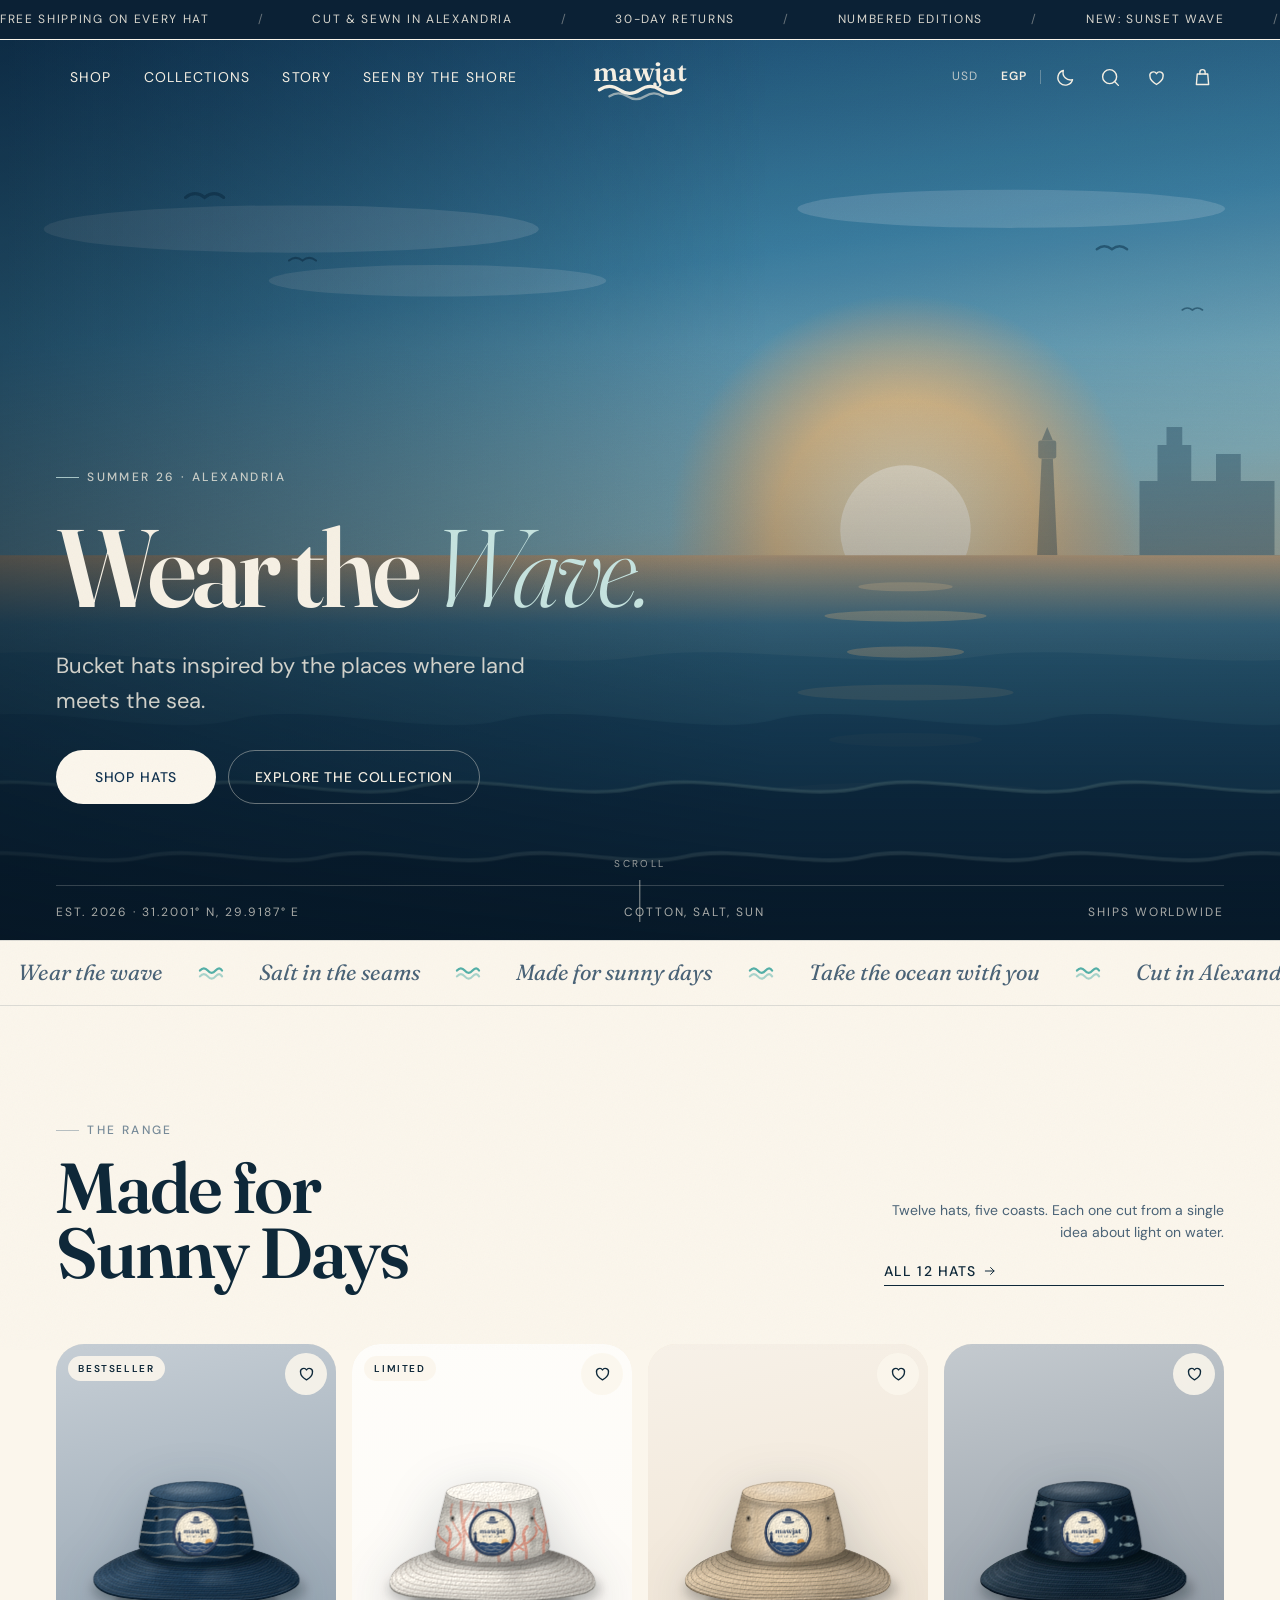
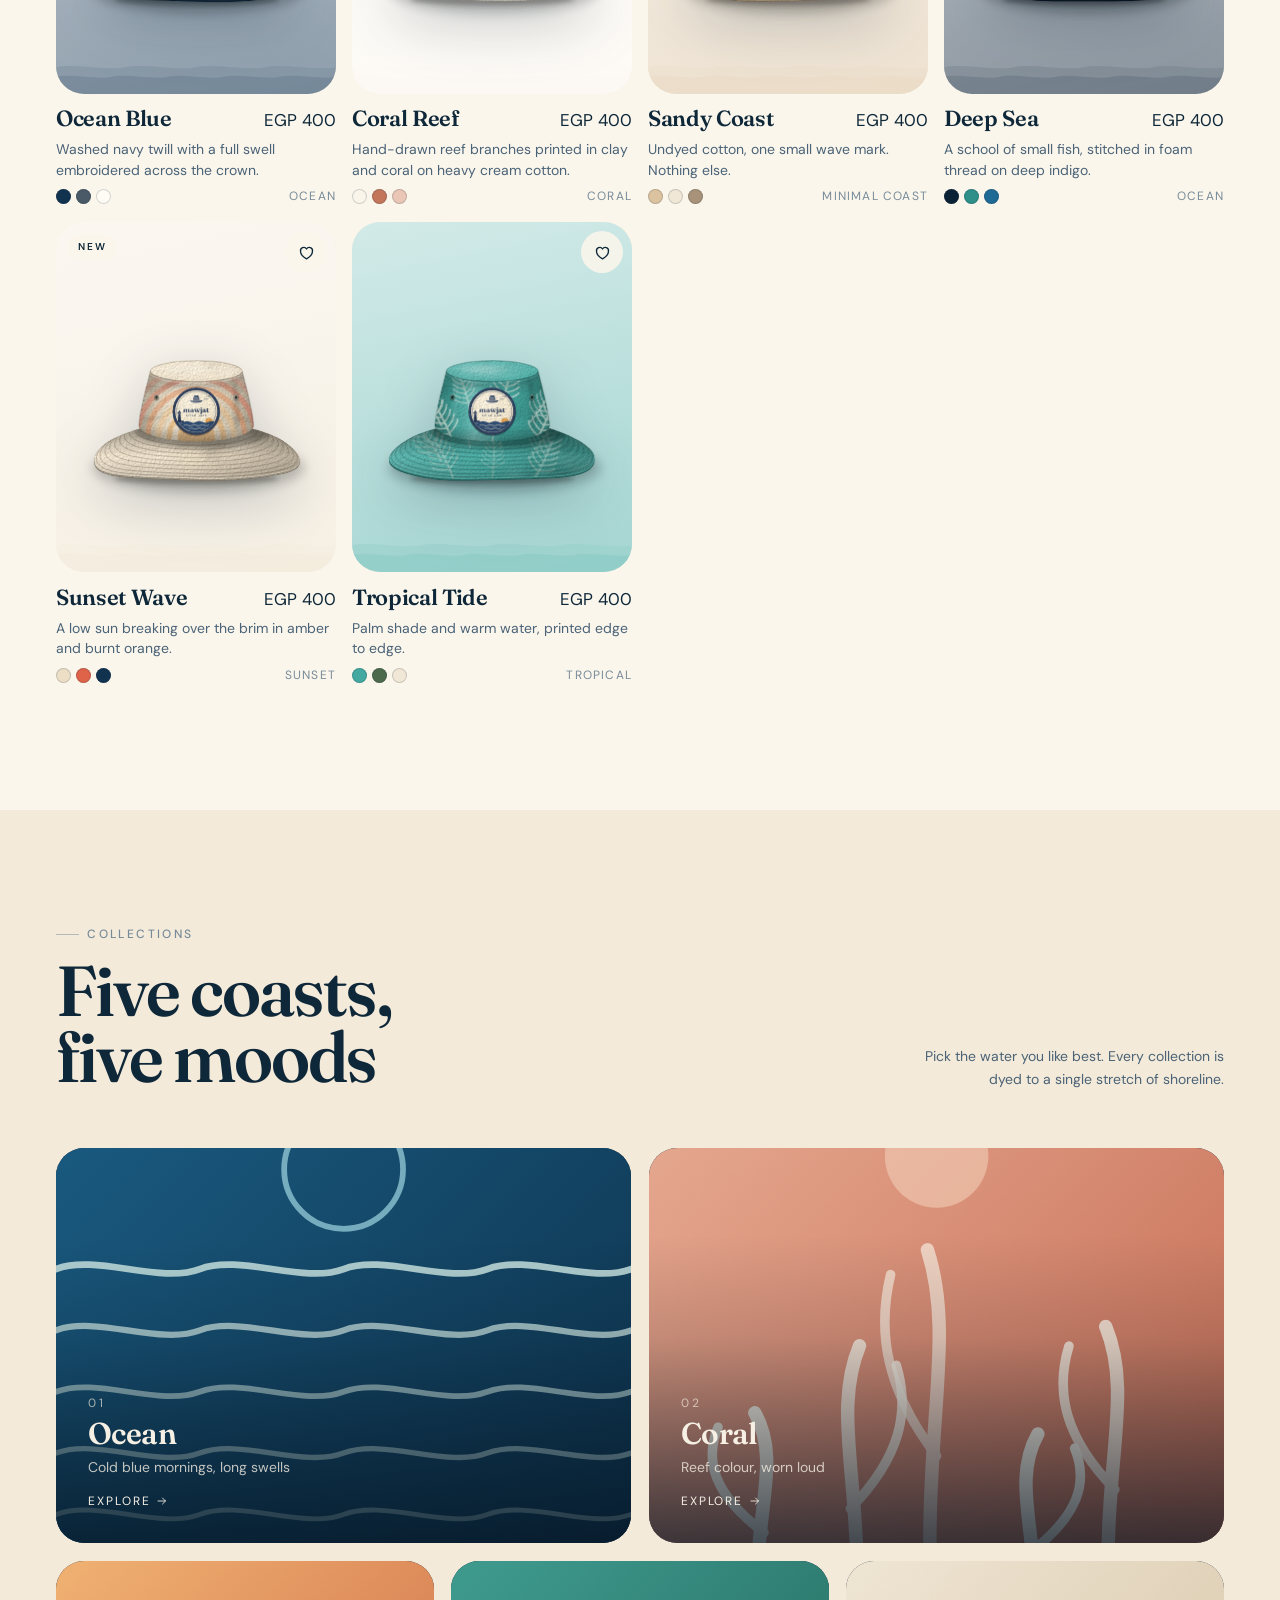
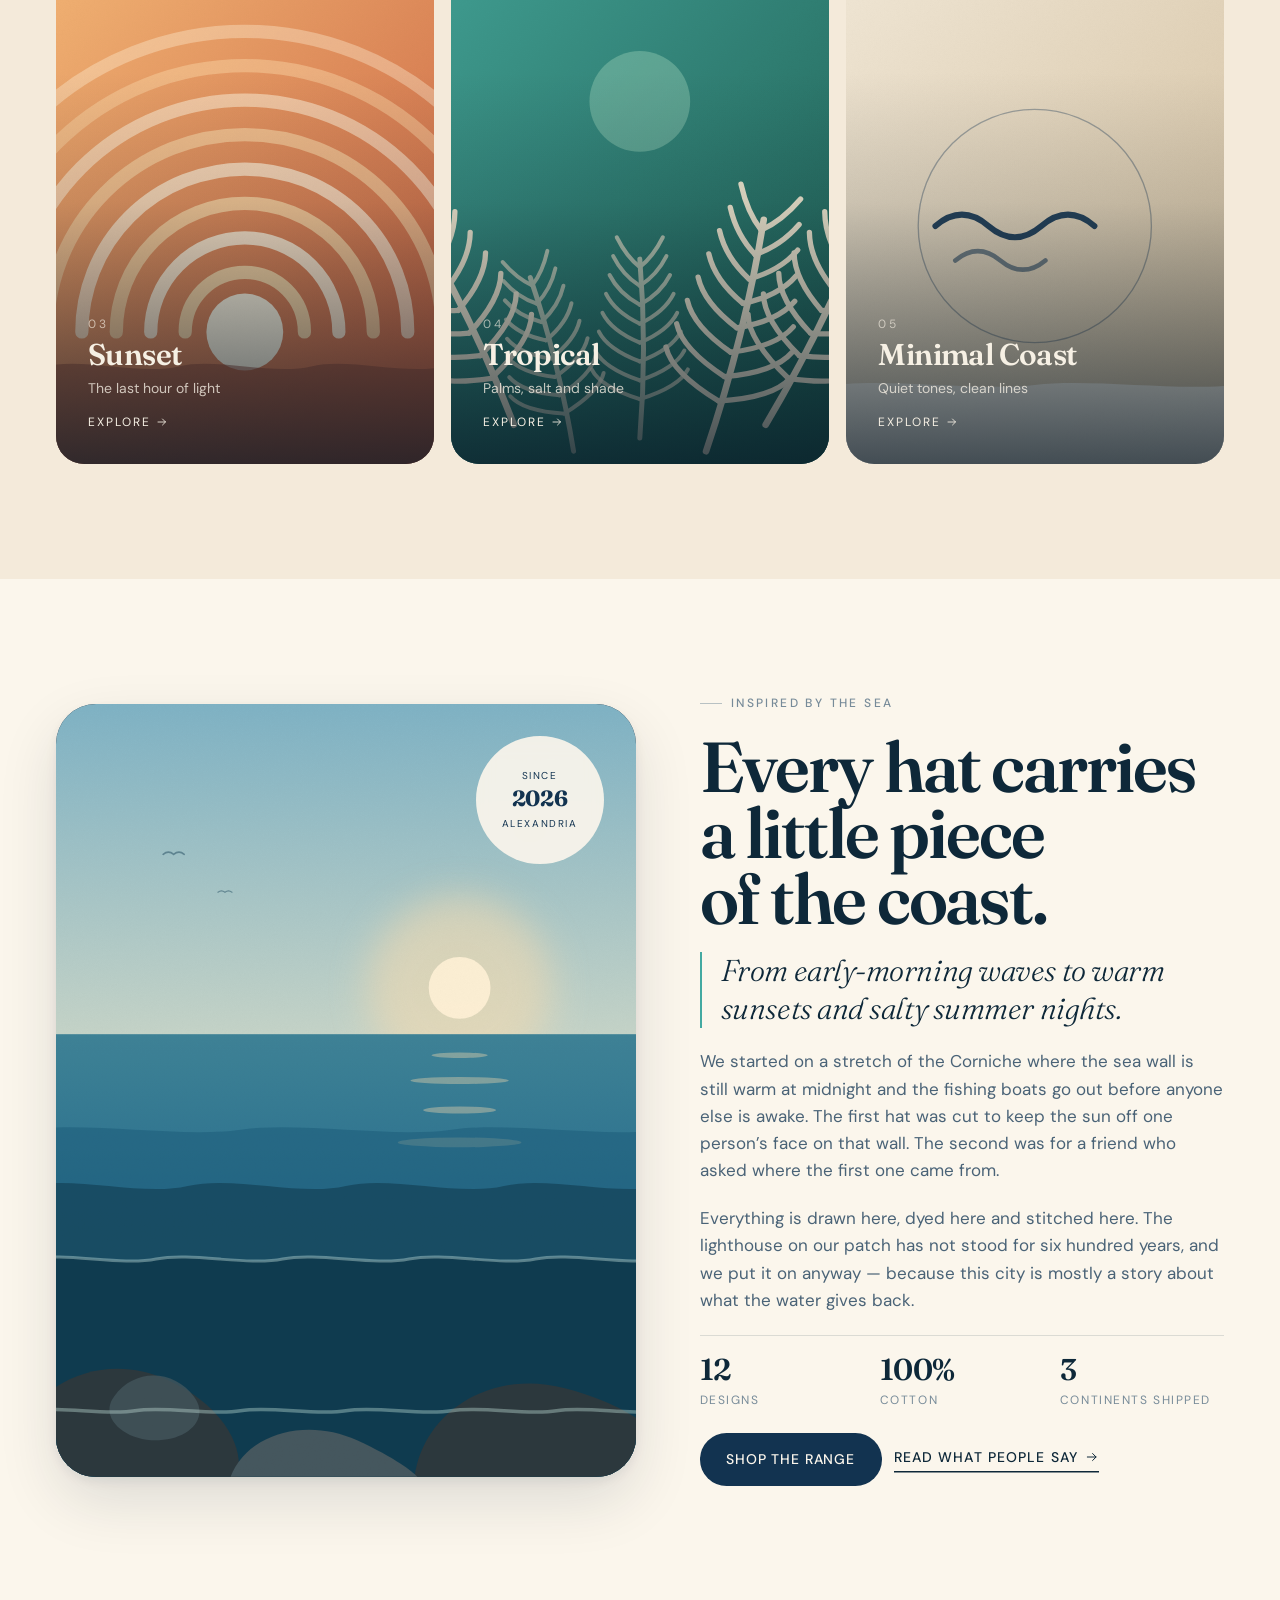
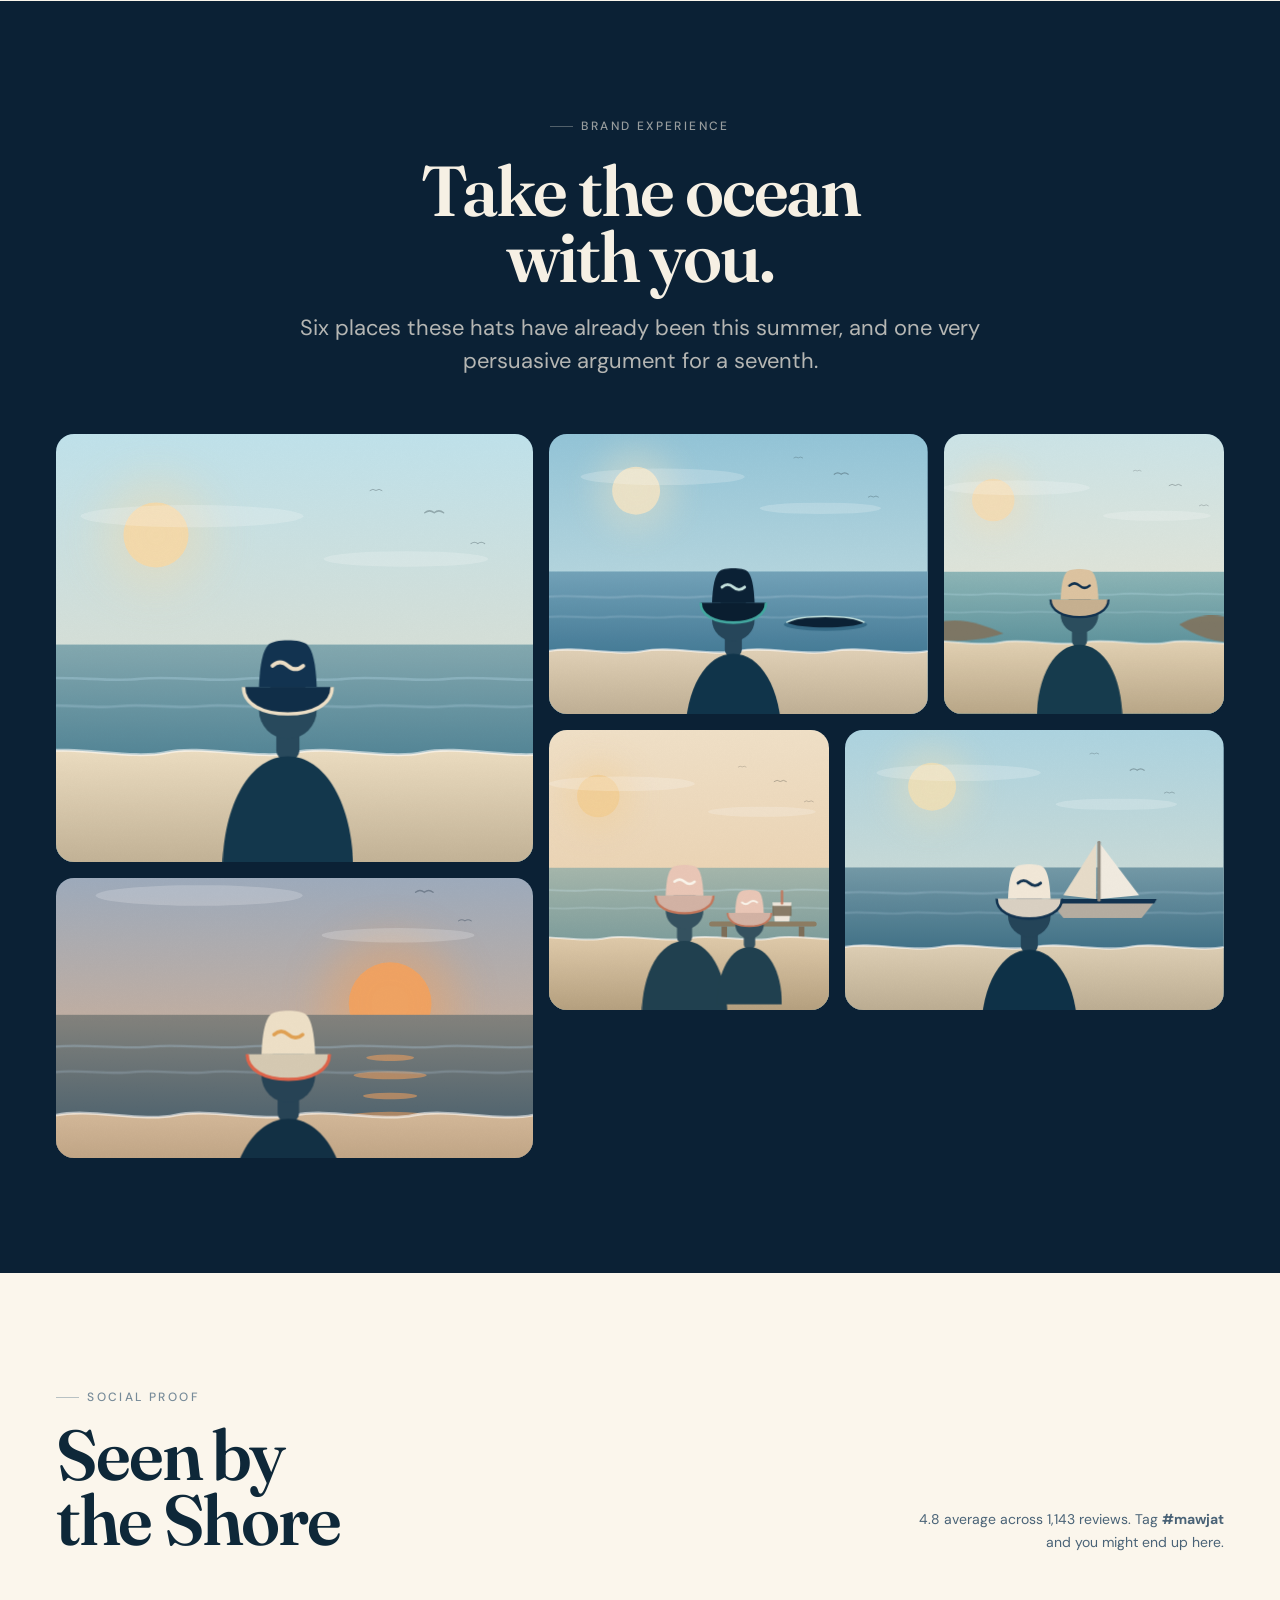
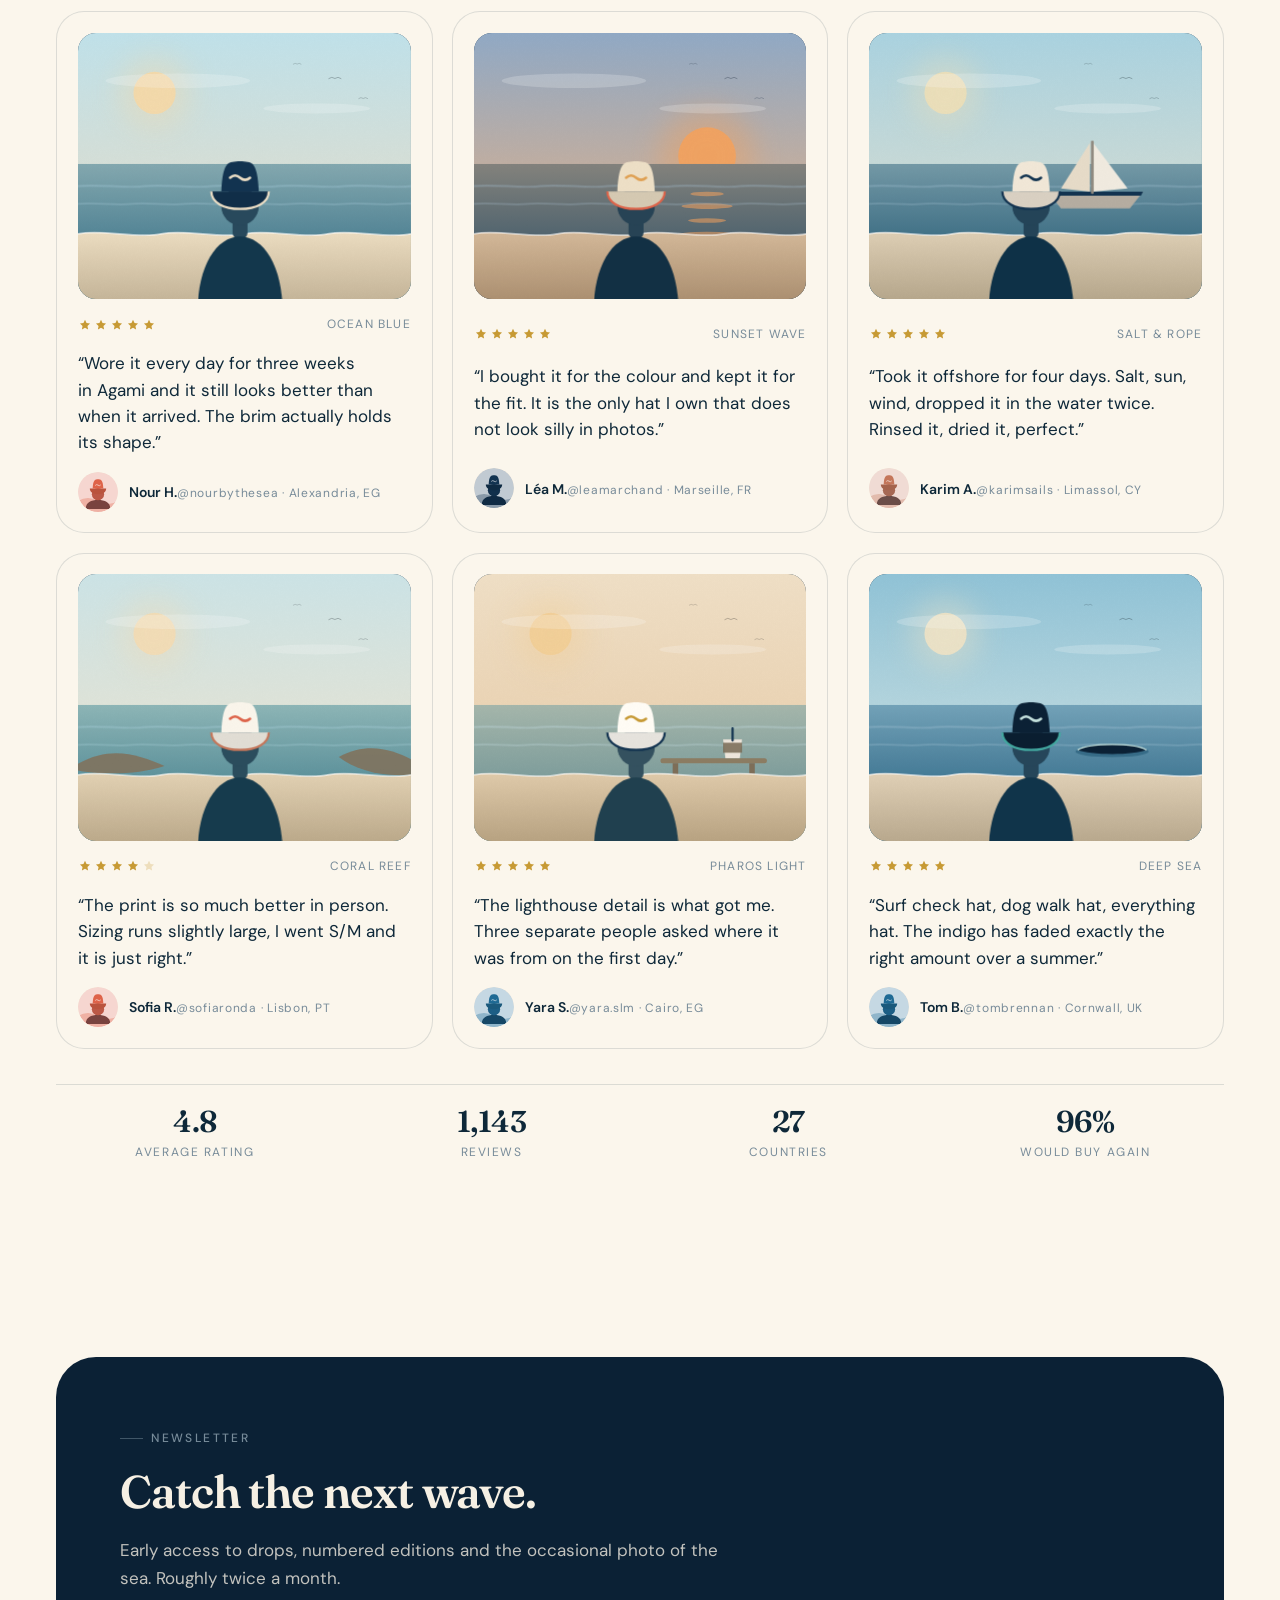
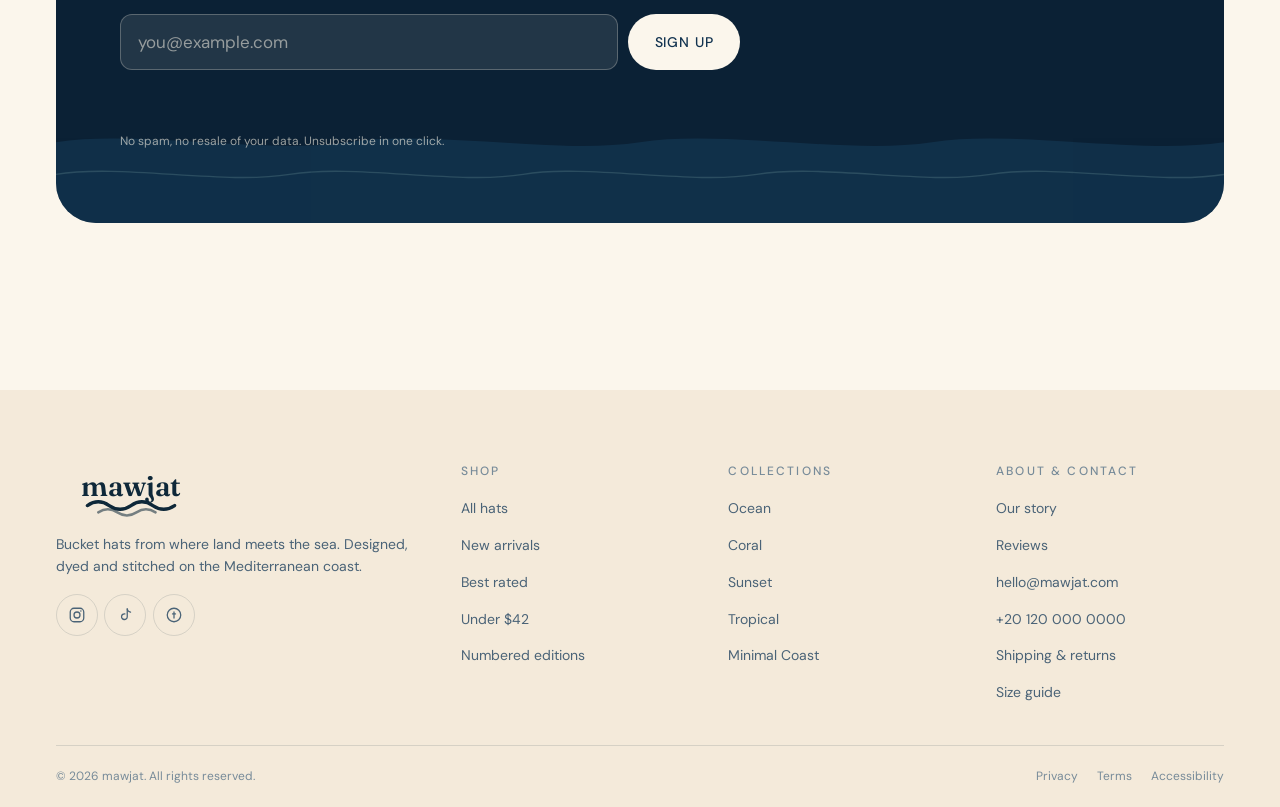
==== commit a10b1b24: "Price every hat at 400 EGP all-in and render realistic hats - All 12 hats cost 400 EGP; EGP is now t" ====
--- a/index.html
+++ b/index.html
@@ -4,7 +4,7 @@
 <meta charset="utf-8">
 <meta name="viewport" content="width=device-width, initial-scale=1, viewport-fit=cover">
 <title>mawjat — Wear the Wave</title>
-<meta name="description" content="Bucket hats inspired by the places where land meets the sea. Cut, dyed and embroidered in Alexandria. Free shipping over $80.">
+<meta name="description" content="Bucket hats inspired by the places where land meets the sea. Cut, dyed and embroidered in Alexandria. Free shipping on every hat.">
 <meta name="theme-color" content="#0B2135">
 <link rel="icon" href="assets/img/favicon.svg" type="image/svg+xml">
 <link rel="apple-touch-icon" href="assets/img/favicon.svg">
@@ -23,10 +23,10 @@
 <!-- ================================================================ announce -->
 <div class="announce">
   <div class="announce__track" aria-hidden="true">
-    <span>Free shipping over $80 <em>/</em> Cut &amp; sewn in Alexandria <em>/</em> 30-day returns <em>/</em> Numbered editions <em>/</em> New: Sunset Wave <em>/</em></span>
-    <span>Free shipping over $80 <em>/</em> Cut &amp; sewn in Alexandria <em>/</em> 30-day returns <em>/</em> Numbered editions <em>/</em> New: Sunset Wave <em>/</em></span>
+    <span>Free shipping on every hat <em>/</em> Cut &amp; sewn in Alexandria <em>/</em> 30-day returns <em>/</em> Numbered editions <em>/</em> New: Sunset Wave <em>/</em></span>
+    <span>Free shipping on every hat <em>/</em> Cut &amp; sewn in Alexandria <em>/</em> 30-day returns <em>/</em> Numbered editions <em>/</em> New: Sunset Wave <em>/</em></span>
   </div>
-  <p class="sr">Free shipping over $80. Cut and sewn in Alexandria. 30-day returns.</p>
+  <p class="sr">Free shipping on every hat. Cut and sewn in Alexandria. 30-day returns.</p>
 </div>
 
 <!-- ================================================================== header -->
